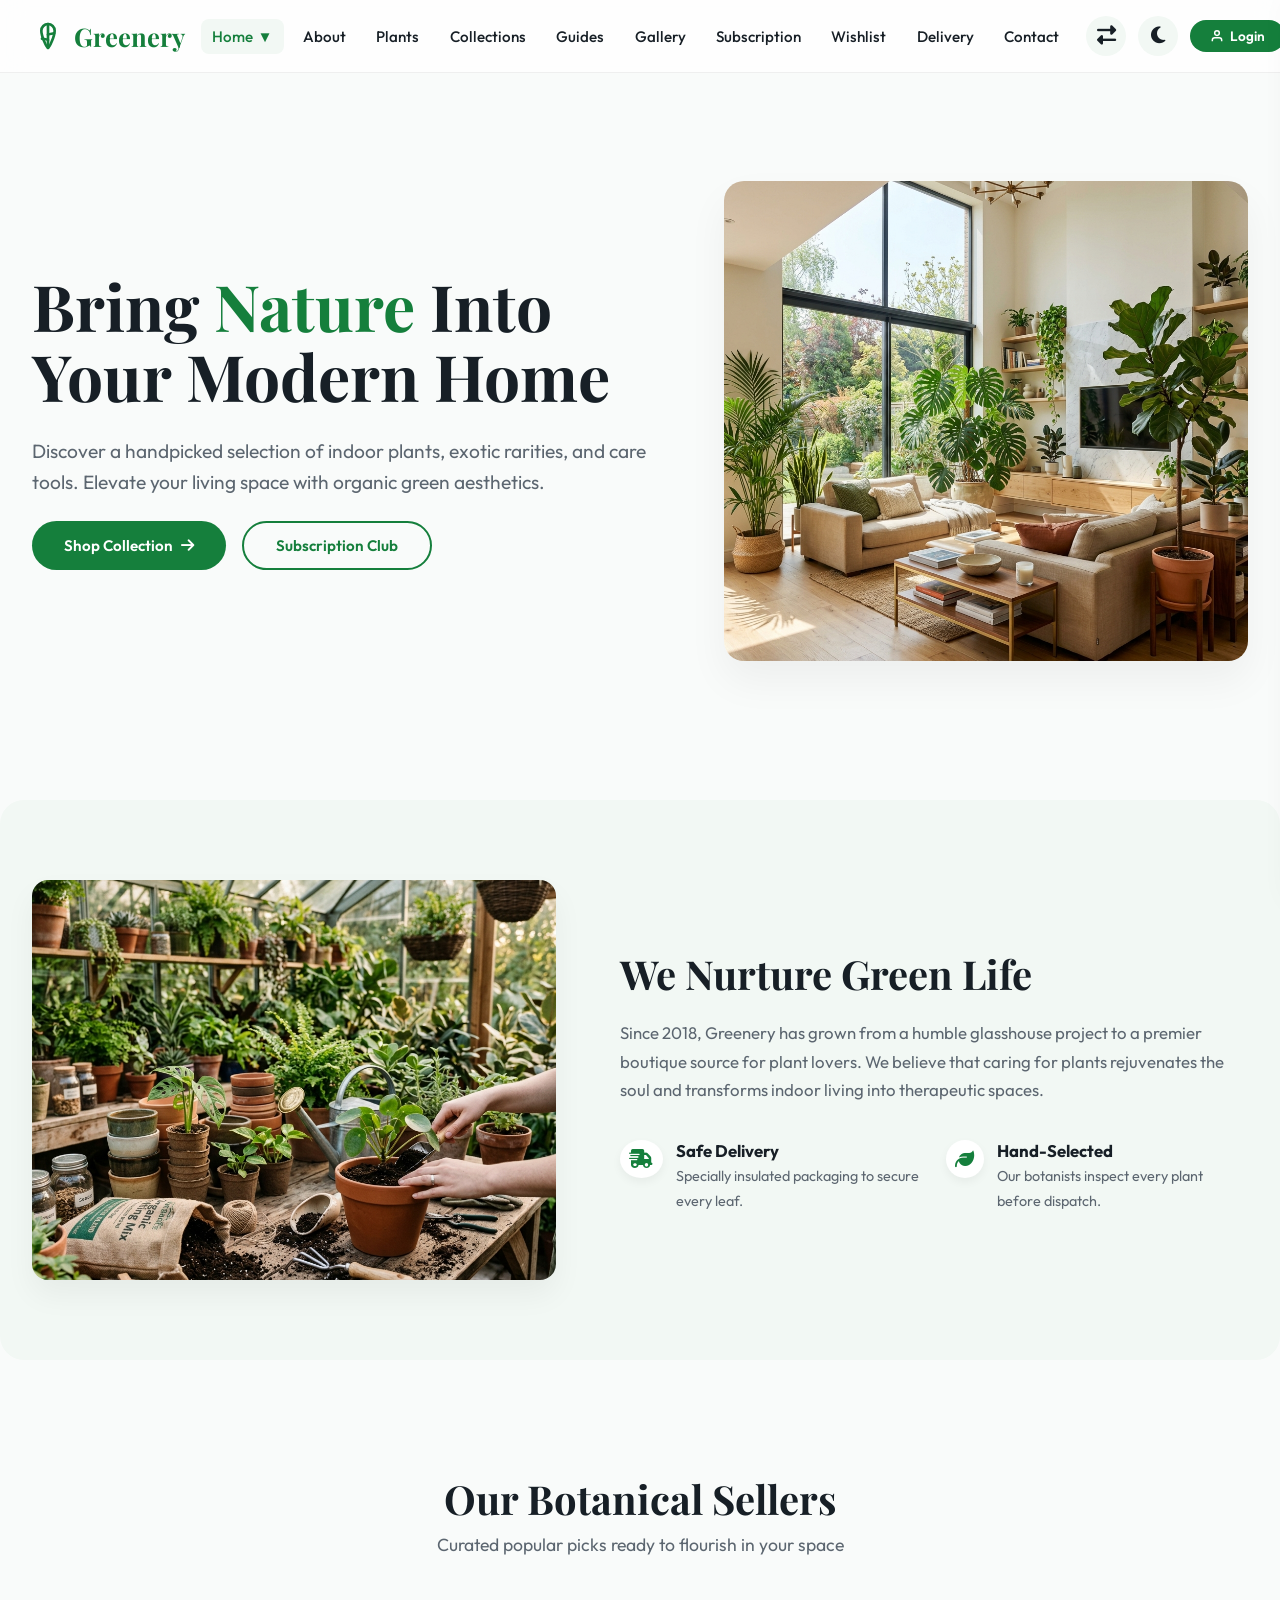
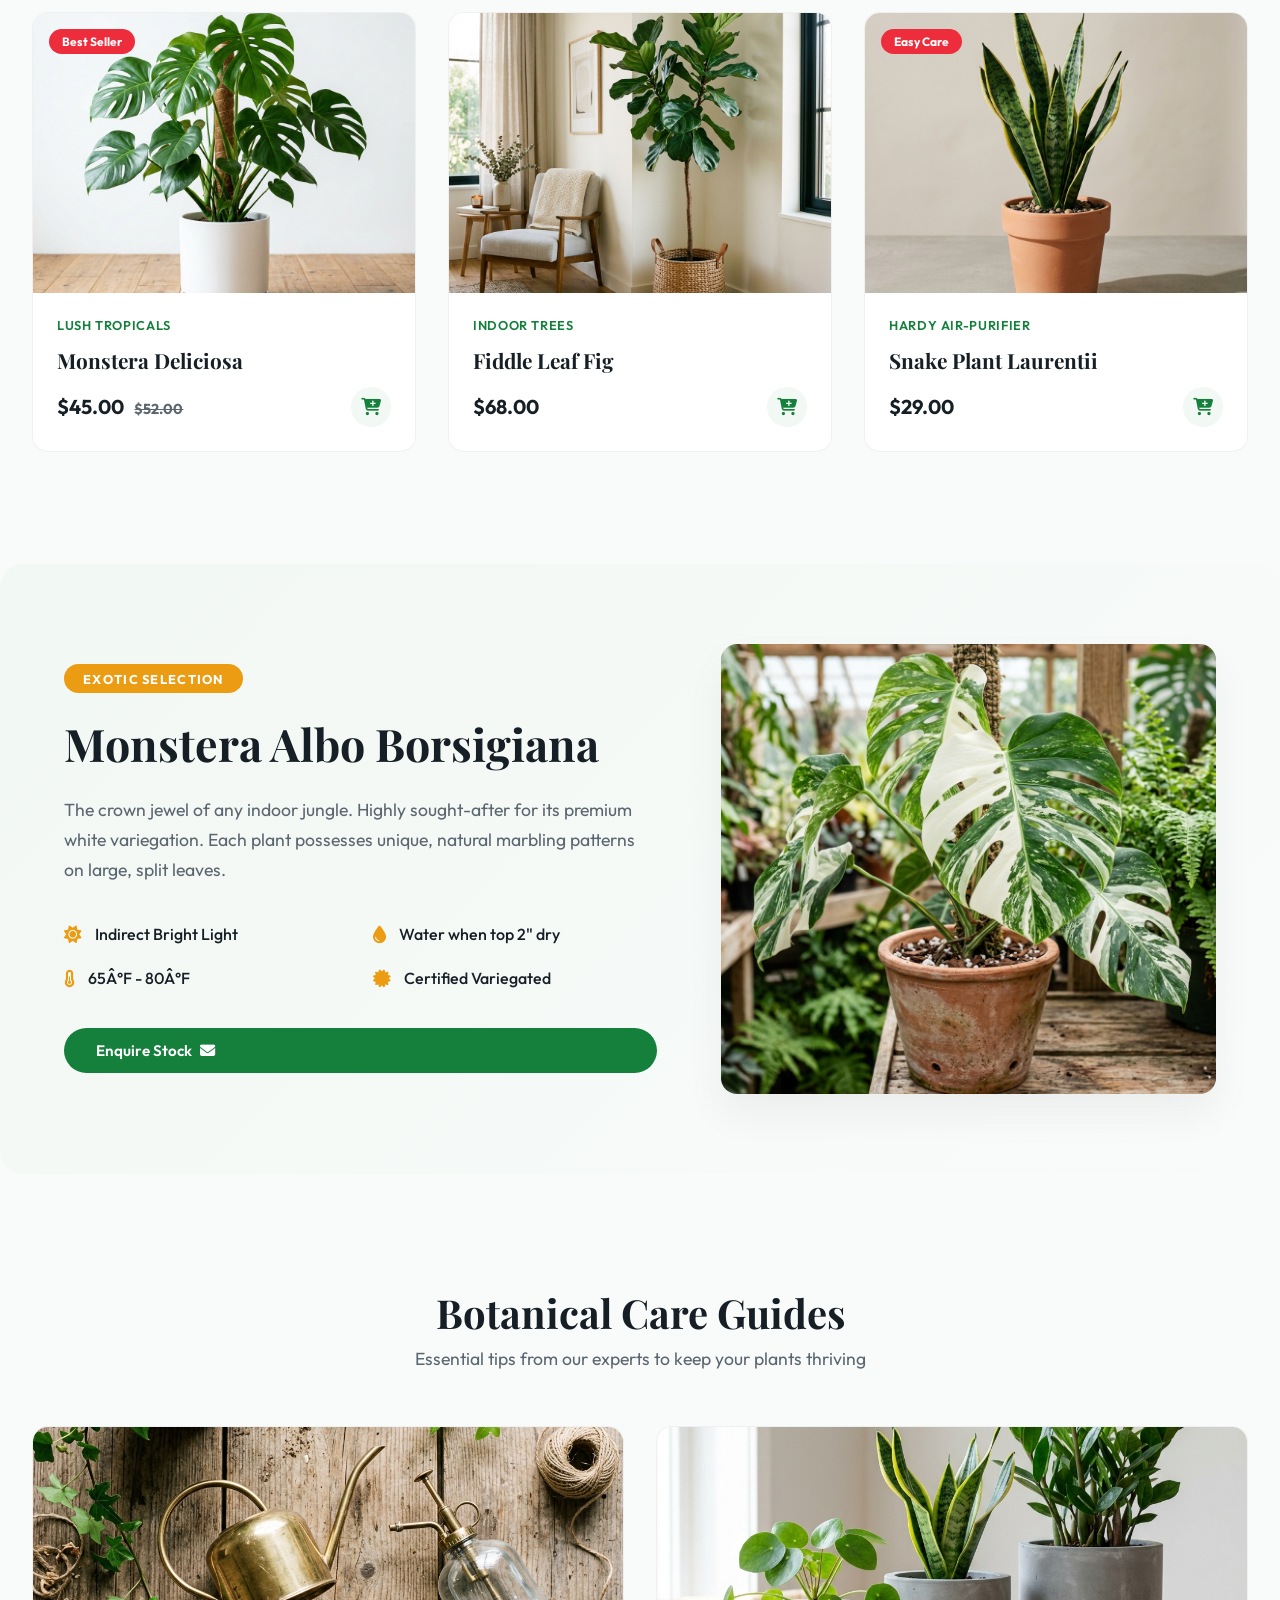
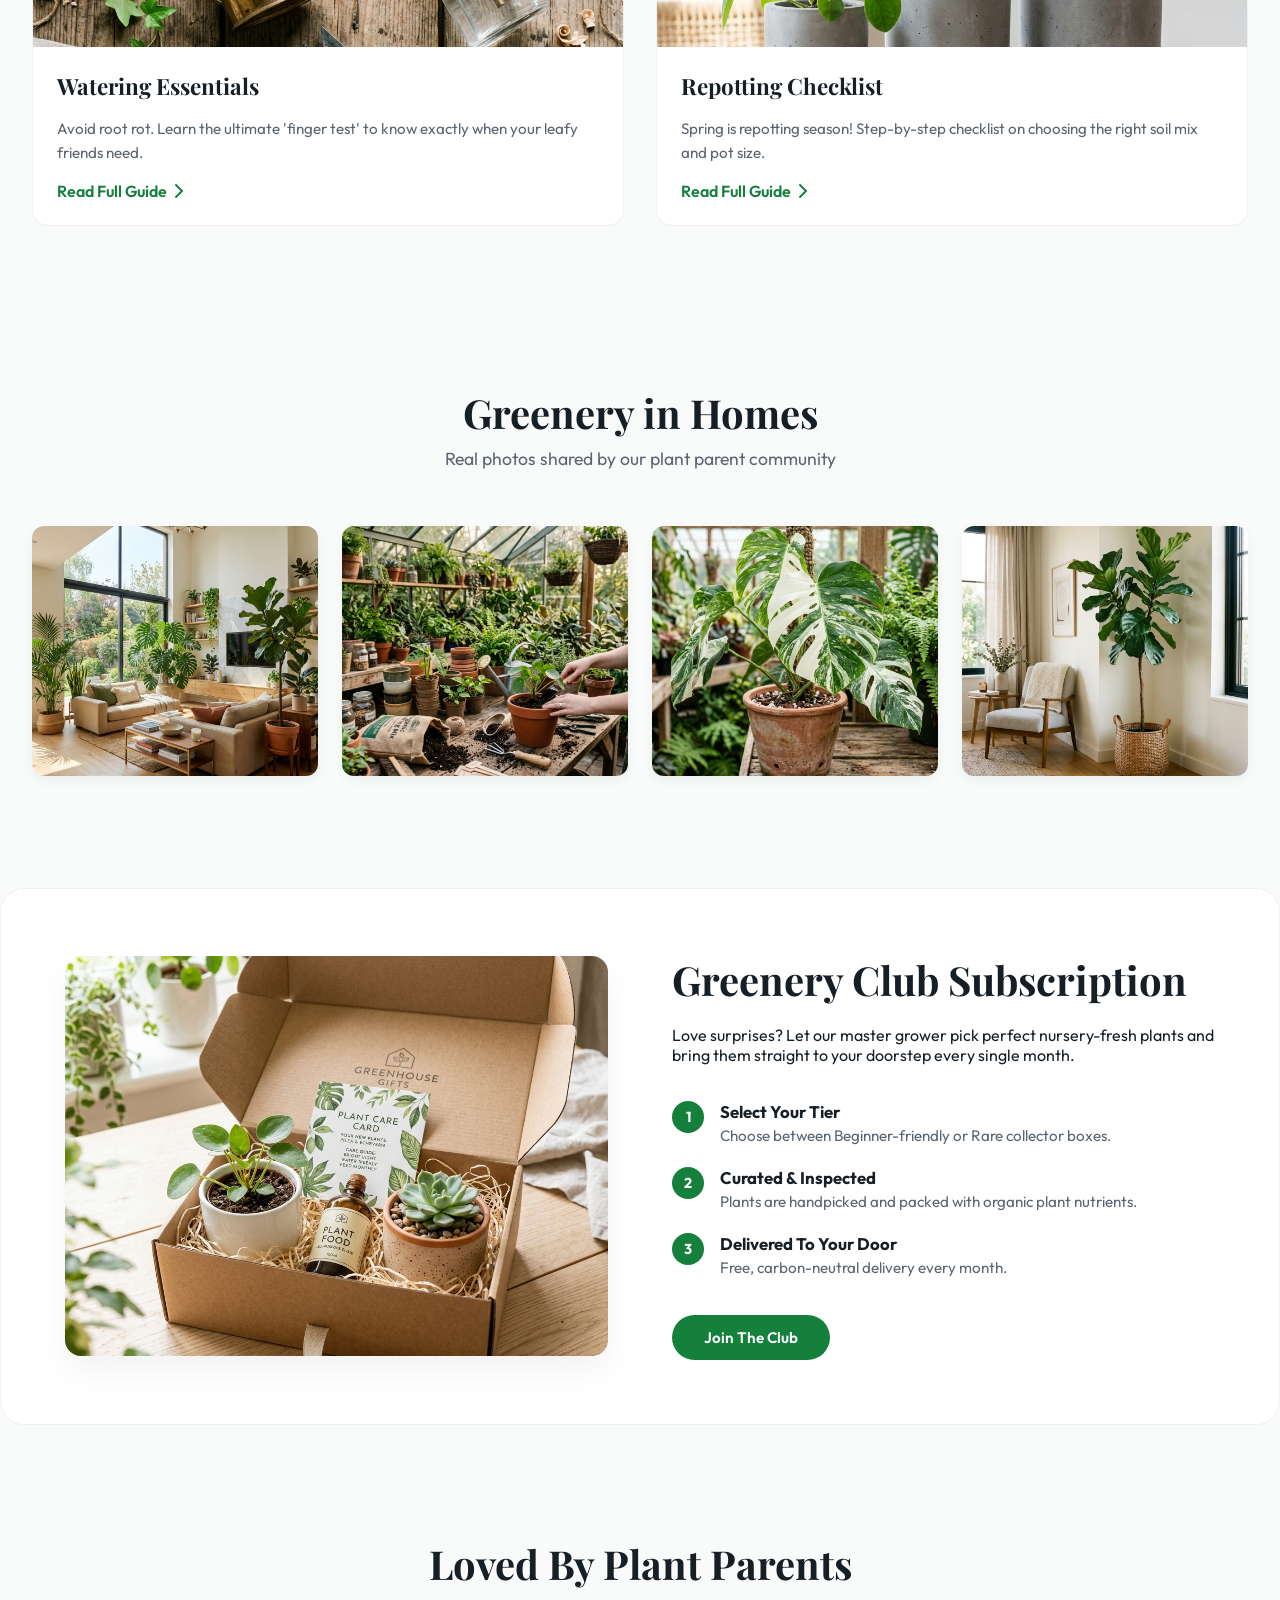
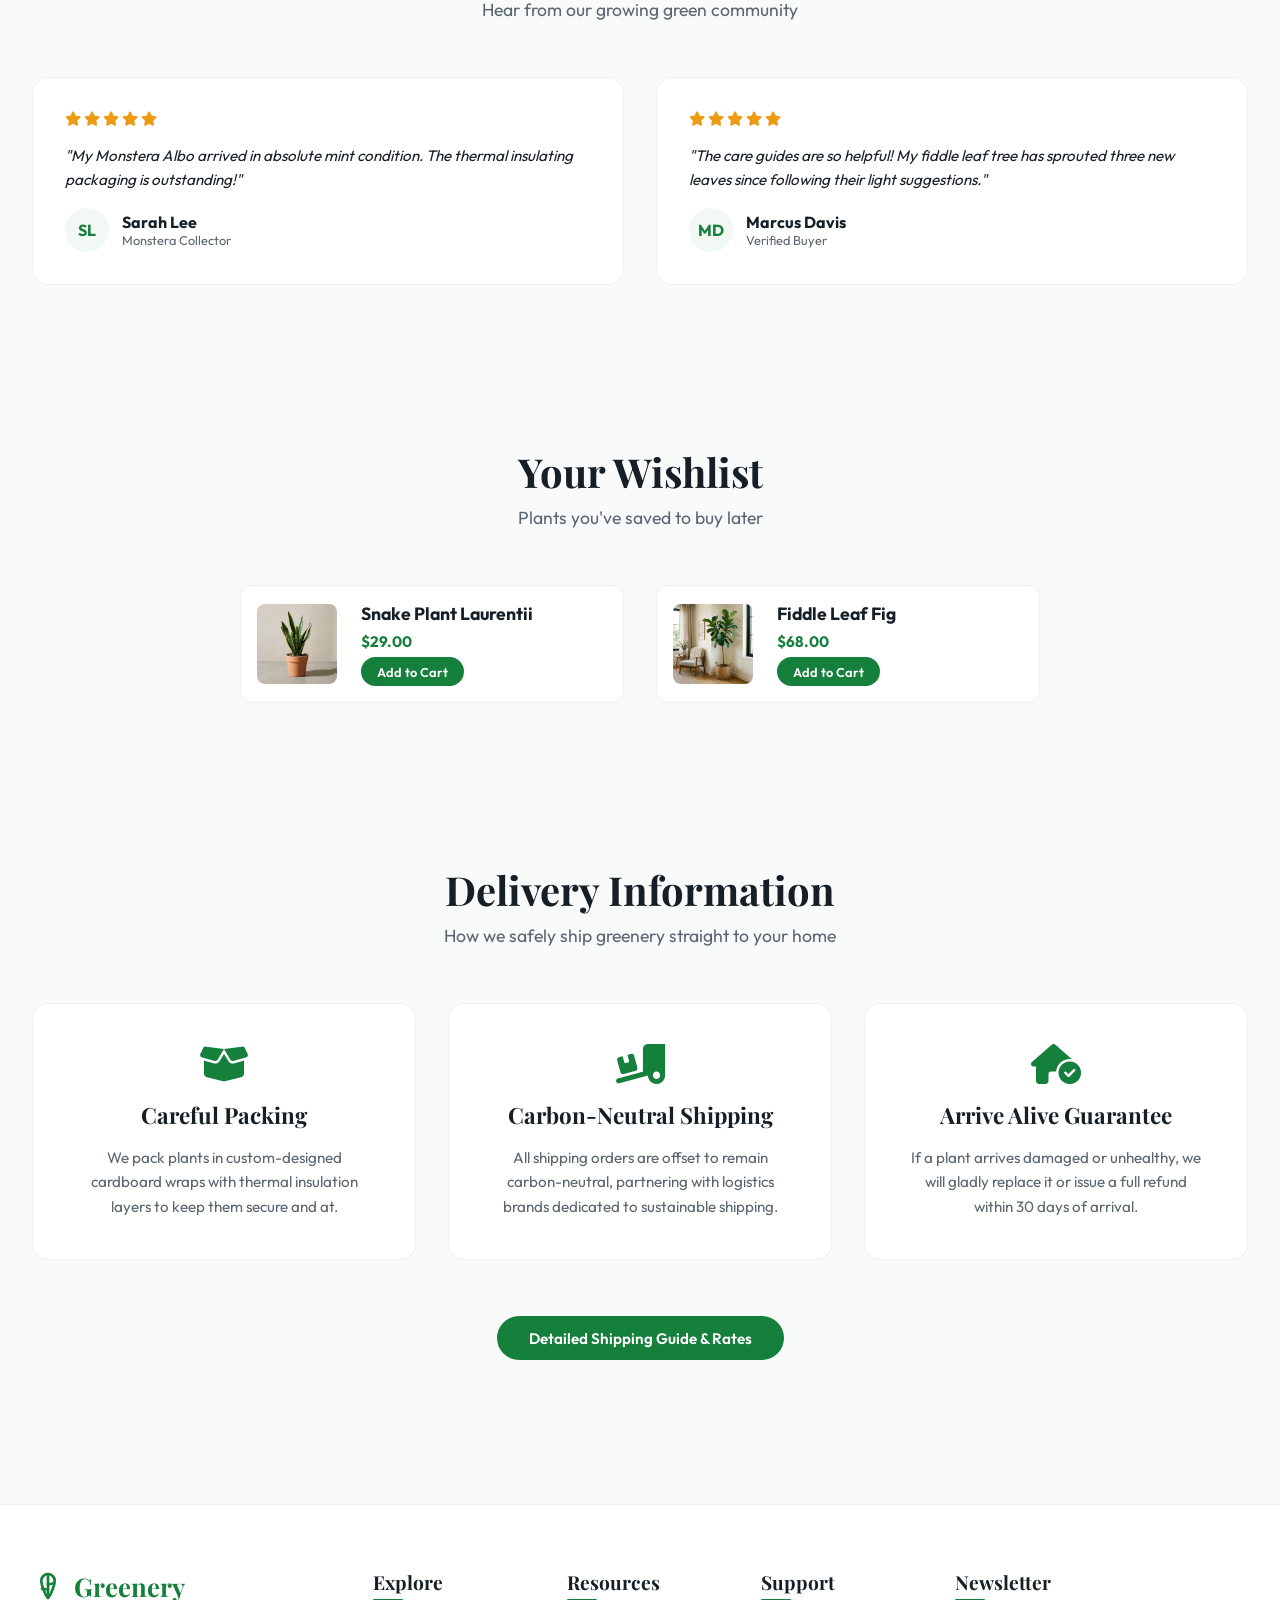
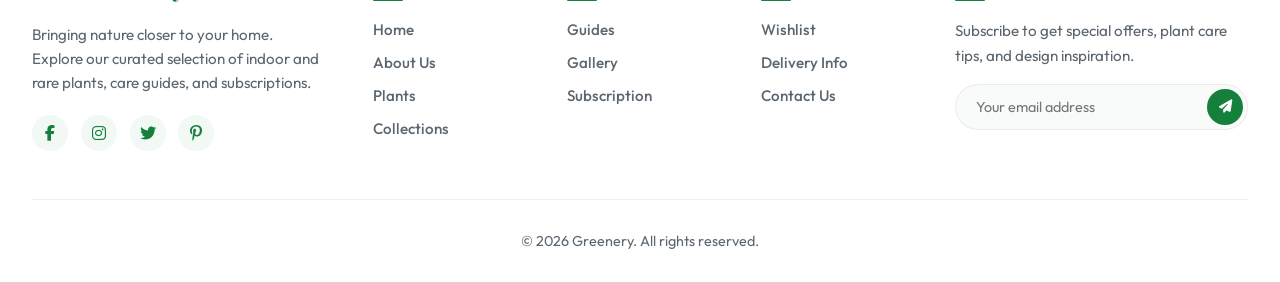
==== index.html @ f841996e "first commit" ====
﻿<!DOCTYPE html>
<html lang="en" data-theme="light" dir="ltr">
<head>
  <link rel="icon" type="image/svg+xml" href="favicon.svg">
  <meta charset="UTF-8">
  <meta name="viewport" content="width=device-width, initial-scale=1.0">
  <link rel="stylesheet" href="https://cdnjs.cloudflare.com/ajax/libs/font-awesome/6.4.0/css/all.min.css">
  <title>One-Line Sticky Navbar</title>
  <style>
    /* Google Fonts */
    @import url('https://fonts.googleapis.com/css2?family=Outfit:wght@300;400;500;600;700&family=Playfair+Display:ital,wght@0,400;0,600;0,700;1,400&display=swap');

    /* Color variables & Design System */
    :root {
      --primary: hsl(142, 72%, 29%);
      --primary-hover: hsl(142, 72%, 24%);
      --primary-light: hsl(142, 30%, 96%);
      --accent: hsl(38, 85%, 50%);
      --bg-color: hsl(140, 20%, 98%);
      --text-color: hsl(210, 24%, 12%);
      --text-muted: hsl(210, 10%, 40%);
      --navbar-bg: rgba(255, 255, 255, 0.75);
      --navbar-border: rgba(0, 0, 0, 0.06);
      --shadow-color: rgba(0, 0, 0, 0.05);
      --card-bg: hsl(0, 0%, 100%);
      --border-radius: 12px;
      --transition-speed: 0.3s;
      --font-sans: 'Outfit', sans-serif;
      --font-serif: 'Playfair Display', serif;
      --badge-bg: hsl(355, 84%, 55%);
    }

    /* Dark Mode Overrides */
    html[data-theme="dark"] {
      --primary: hsl(142, 60%, 45%);
      --primary-hover: hsl(142, 60%, 55%);
      --primary-light: hsl(142, 20%, 15%);
      --accent: hsl(38, 90%, 60%);
      --bg-color: hsl(220, 20%, 8%);
      --text-color: hsl(210, 20%, 98%);
      --text-muted: hsl(210, 10%, 70%);
      --navbar-bg: rgba(15, 23, 42, 0.75);
      --navbar-border: rgba(255, 255, 255, 0.08);
      --shadow-color: rgba(0, 0, 0, 0.3);
      --card-bg: hsl(220, 20%, 13%);
    }

    /* General resets */
    *, *::before, *::after {
      box-sizing: border-box;
      margin: 0;
      padding: 0;
    }

    body {
      font-family: var(--font-sans);
      background-color: var(--bg-color);
      color: var(--text-color);
      transition: background-color var(--transition-speed) ease, color var(--transition-speed) ease;
      overflow-x: clip;
      min-height: 150vh; /* Allow scroll to test sticky behavior */
    }

    a {
      color: inherit;
      text-decoration: none;
      transition: color var(--transition-speed) ease;
    }

    ul {
      list-style: none;
    }

    button {
      background: none;
      border: none;
      cursor: pointer;
      font-family: inherit;
      color: inherit;
      display: flex;
      align-items: center;
      justify-content: center;
    }

    /* App Header & Wrapper */
    .app-header {
      position: sticky;
      top: 0;
      z-index: 100;
      width: 100%;
      background: var(--navbar-bg);
      backdrop-filter: blur(12px);
      -webkit-backdrop-filter: blur(12px);
      border-bottom: 1px solid var(--navbar-border);
      transition: all var(--transition-speed) cubic-bezier(0.4, 0, 0.2, 1);
    }

    /* Scrolled state for Header */
    .app-header.scrolled {
      box-shadow: 0 10px 30px -10px var(--shadow-color);
      background: var(--navbar-bg);
      backdrop-filter: blur(20px);
      -webkit-backdrop-filter: blur(20px);
    }

    .app-header.scrolled .navbar {
      padding-block: 0.6rem;
    }

    /* Main Navigation Bar (Clean 3-Column Grid) */
    .navbar {
      display: grid;
      grid-template-columns: 1fr auto 1fr;
      align-items: center;
      padding-inline: 2rem;
      padding-block: 1rem;
      transition: padding var(--transition-speed) cubic-bezier(0.4, 0, 0.2, 1);
      max-width: 1440px;
      margin: 0 auto;
      gap: 1rem;
    }

    /* Logo Design - Left Column */
    .logo {
      display: flex;
      align-items: center;
      gap: 0.6rem;
      font-family: var(--font-serif);
      font-weight: 700;
      font-size: 1.6rem;
      color: var(--primary);
      justify-self: start;
    }

    .logo svg {
      width: 32px;
      height: 32px;
      fill: currentColor;
      transition: transform var(--transition-speed) ease;
    }

    .logo:hover svg {
      transform: rotate(-10deg) scale(1.1);
    }

    /* Nav Menu Desktop - Centered Column */
    .nav-menu {
      display: flex;
      align-items: center;
      justify-self: center;
    }

    .nav-menu > ul {
      display: flex;
      align-items: center;
      gap: 0.5rem;
    }

    .nav-item {
      position: relative;
    }

    .nav-link {
      font-weight: 500;
      font-size: 0.95rem;
      padding: 0.5rem 0.7rem;
      color: var(--text-color);
      border-radius: 8px;
      display: flex;
      align-items: center;
      gap: 0.3rem;
      transition: all var(--transition-speed) ease;
      white-space: nowrap;
    }

    .nav-link:hover {
      color: var(--primary);
      background: var(--primary-light);
    }

    /* Dropdown Menu styling (Home) */
    .dropdown-menu {
      position: absolute;
      top: 100%;
      left: 50%;
      transform: translateX(-50%) translateY(10px);
      background: var(--card-bg);
      min-width: 160px;
      box-shadow: 0 10px 30px var(--shadow-color);
      border: 1px solid var(--navbar-border);
      border-radius: var(--border-radius);
      opacity: 0;
      visibility: hidden;
      transition: all 0.25s cubic-bezier(0.4, 0, 0.2, 1);
      padding: 0.5rem;
      z-index: 101;
    }

    .nav-item:hover .dropdown-menu {
      opacity: 1;
      visibility: visible;
      transform: translateX(-50%) translateY(0);
    }

    .dropdown-link {
      display: block;
      padding: 0.6rem 1rem;
      font-weight: 500;
      font-size: 0.9rem;
      border-radius: 8px;
      transition: all var(--transition-speed) ease;
      white-space: nowrap;
    }

    .dropdown-link:hover {
      background: var(--primary-light);
      color: var(--primary);
      padding-inline-start: 1.25rem;
    }

    /* Wishlist Badge */
    .wishlist-link {
      display: flex;
      align-items: center;
      gap: 0.4rem;
    }

    .badge {
      background: var(--badge-bg);
      color: white;
      font-size: 0.7rem;
      font-weight: 700;
      padding: 0.15rem 0.45rem;
      border-radius: 10px;
      display: inline-flex;
      align-items: center;
      justify-content: center;
    }

    /* Utilities - Right Column */
    .nav-utilities {
      display: flex;
      align-items: center;
      gap: 0.75rem;
      justify-self: end;
    }

    /* Clean circular icon buttons */
    .icon-btn {
      width: 40px;
      height: 40px;
      border-radius: 50%;
      background: var(--primary-light);
      color: var(--text-color);
      font-size: 1.2rem;
      transition: all var(--transition-speed) cubic-bezier(0.4, 0, 0.2, 1);
      position: relative;
    }

    .icon-btn:hover {
      transform: scale(1.08) translateY(-1px);
      box-shadow: 0 4px 12px var(--shadow-color);
      background: var(--primary);
      color: white;
    }

    .icon-btn svg {
      width: 20px;
      height: 20px;
      fill: none;
      stroke: currentColor;
      stroke-width: 2;
      stroke-linecap: round;
      stroke-linejoin: round;
      transition: transform var(--transition-speed) ease;
    }

    .icon-btn i {
      transition: transform var(--transition-speed) ease;
    }

    .icon-btn:hover svg,
    .icon-btn:hover i {
      transform: rotate(15deg);
    }

    /* Active state indicator styles */
    .icon-btn.active {
      background: var(--primary);
      color: white;
    }

    /* Login pill-shaped button */
    .login-btn {
      background: var(--primary);
      color: white;
      border-radius: 20px;
      padding: 0.45rem 1.25rem;
      font-weight: 600;
      font-size: 0.85rem;
      transition: all var(--transition-speed) ease;
      display: flex;
      align-items: center;
      gap: 0.35rem;
      white-space: nowrap;
    }

    .login-btn:hover {
      background: var(--primary-hover);
      transform: translateY(-1px);
      box-shadow: 0 4px 12px rgba(0, 0, 0, 0.15);
    }

    .login-btn svg {
      width: 14px;
      height: 14px;
      fill: none;
      stroke: currentColor;
      stroke-width: 2.5;
    }

    html[data-theme="dark"] .login-btn:hover {
      box-shadow: 0 4px 12px rgba(142, 60, 45, 0.3);
    }

    /* Hamburger Toggle */
    .hamburger-toggle {
      display: none;
      font-size: 1.6rem;
      color: var(--text-color);
      z-index: 105;
      padding: 0.2rem;
    }

    /* Side Drawer (Mobile Nav) */
    .mobile-drawer {
      position: fixed;
      top: 0;
      right: -320px;
      width: 300px;
      height: 100vh;
      background: var(--card-bg);
      box-shadow: -10px 0 30px var(--shadow-color);
      z-index: 1000;
      display: flex;
      flex-direction: column;
      padding: 2rem;
      transition: right 0.3s cubic-bezier(0.4, 0, 0.2, 1);
      overflow-y: auto;
    }

    .mobile-drawer.open {
      right: 0;
    }

    .drawer-header {
      display: flex;
      justify-content: space-between;
      align-items: center;
      margin-bottom: 2rem;
      padding-bottom: 1rem;
      border-bottom: 1px solid var(--navbar-border);
    }

    .drawer-close {
      font-size: 1.5rem;
      color: var(--text-muted);
    }

    .mobile-nav-list {
      display: flex;
      flex-direction: column;
      gap: 1rem;
    }

    .mobile-nav-item {
      width: 100%;
    }

    .mobile-nav-link {
      display: flex;
      justify-content: space-between;
      align-items: center;
      padding: 0.8rem 1rem;
      font-weight: 500;
      border-radius: 8px;
      transition: background-color var(--transition-speed) ease;
    }

    .mobile-nav-link:hover {
      background: var(--primary-light);
      color: var(--primary);
    }

    .mobile-dropdown-btn {
      background: none;
      border: none;
      font-size: 0.75rem;
      transition: transform var(--transition-speed) ease;
    }

    .mobile-dropdown-btn.active {
      transform: rotate(180deg);
    }

    .mobile-dropdown-menu {
      max-height: 0;
      overflow: hidden;
      padding-inline-start: 1rem;
      transition: max-height 0.3s ease-out;
      display: flex;
      flex-direction: column;
      gap: 0.5rem;
      margin-top: 0.25rem;
    }

    .mobile-dropdown-menu.open {
      max-height: 200px;
    }

    /* Mobile Utilities inside drawer */
    .drawer-utilities {
      margin-top: auto;
      padding-top: 2rem;
      border-top: 1px solid var(--navbar-border);
      display: flex;
      flex-direction: column;
      gap: 1rem;
      align-items: center;
    }

    .drawer-utilities .mobile-toggles {
      display: flex;
      gap: 1rem;
    }

    .drawer-utilities .login-btn {
      width: 100%;
      justify-content: center;
    }

    /* Overlay for Mobile Drawer */
    .drawer-overlay {
      position: fixed;
      inset: 0;
      background: rgba(0, 0, 0, 0.4);
      backdrop-filter: blur(4px);
      opacity: 0;
      visibility: hidden;
      z-index: 999;
      transition: all var(--transition-speed) ease;
    }

    .drawer-overlay.active {
      opacity: 1;
      visibility: visible;
    }

    /* --- RTL LAYOUT SYSTEM --- */
    html[dir="rtl"] .dropdown-menu {
      left: 50%;
      transform: translateX(-50%) translateY(10px);
    }

    html[dir="rtl"] .mobile-drawer {
      right: auto;
      left: -320px;
      box-shadow: 10px 0 30px var(--shadow-color);
    }

    html[dir="rtl"] .mobile-drawer.open {
      left: 0;
      right: auto;
    }

    html[dir="rtl"] .dropdown-link:hover {
      padding-inline-start: 1rem;
      padding-inline-end: 1.25rem;
    }

    html[dir="rtl"] .arrow-icon {
      transform: scaleX(-1);
    }

    /* Responsive Breakpoint for Mobile layout */
    @media (max-width: 1200px) {
      .navbar {
        display: flex;
        justify-content: space-between;
        padding-inline: 1.5rem;
      }
      .nav-menu {
        display: none;
      }
      .nav-utilities .icon-btn,
      .nav-utilities .login-btn {
        display: none;
      }
      .hamburger-toggle {
        display: flex;
      }
    }

    /* Common Section Styles */
    section {
      padding: 5rem 2rem;
      max-width: 1440px;
      margin: 0 auto;
      transition: background-color var(--transition-speed) ease;
    }

    .section-header {
      text-align: center;
      margin-bottom: 3.5rem;
    }

    .section-header h2 {
      font-family: var(--font-serif);
      font-size: 2.5rem;
      color: var(--text-color);
      margin-bottom: 0.5rem;
    }

    .section-header p {
      color: var(--text-muted);
      font-size: 1.1rem;
    }

    /* 1. Hero Section */
    .hero-section {
      display: grid;
      grid-template-columns: 1.2fr 1fr;
      align-items: center;
      gap: 4rem;
      min-height: calc(85vh - 70px);
      padding-block: 2rem;
    }

    .hero-content {
      display: flex;
      flex-direction: column;
      gap: 1.5rem;
    }

    .hero-content h1 {
      font-family: var(--font-serif);
      font-size: 4rem;
      line-height: 1.1;
      color: var(--text-color);
    }

    .hero-content h1 span {
      color: var(--primary);
    }

    .hero-content p {
      font-size: 1.2rem;
      color: var(--text-muted);
      line-height: 1.6;
    }

    .hero-buttons {
      display: flex;
      gap: 1rem;
    }

    .btn {
      padding: 0.8rem 2rem;
      font-weight: 600;
      border-radius: 30px;
      transition: all var(--transition-speed) ease;
      font-size: 0.95rem;
      display: inline-flex;
      align-items: center;
      gap: 0.5rem;
    }

    .btn-primary {
      background: var(--primary);
      color: white;
    }

    .btn-primary:hover {
      background: var(--primary-hover);
      transform: translateY(-2px);
      box-shadow: 0 4px 15px rgba(20, 83, 45, 0.2);
    }

    .btn-secondary {
      background: transparent;
      color: var(--primary);
      border: 2px solid var(--primary);
    }

    .btn-secondary:hover {
      background: var(--primary);
      color: white;
      transform: translateY(-2px);
      box-shadow: 0 4px 15px rgba(20, 83, 45, 0.2);
    }

    .hero-image-wrapper {
      position: relative;
      border-radius: 20px;
      overflow: hidden;
      box-shadow: 0 20px 40px var(--shadow-color);
      height: 480px;
    }

    .hero-image-wrapper img {
      width: 100%;
      height: 100%;
      object-fit: cover;
      transition: transform 0.6s ease;
    }

    .hero-image-wrapper:hover img {
      transform: scale(1.03);
    }

    /* 2. About Us Section */
    .about-section {
      display: grid;
      grid-template-columns: 1fr 1.2fr;
      align-items: center;
      gap: 4rem;
      background: var(--primary-light);
      border-radius: 24px;
      padding: 4rem;
      margin-block: 2rem;
    }

    .about-image-wrapper {
      border-radius: 16px;
      overflow: hidden;
      height: 400px;
      box-shadow: 0 15px 30px var(--shadow-color);
    }

    .about-image-wrapper img {
      width: 100%;
      height: 100%;
      object-fit: cover;
    }

    .about-content {
      display: flex;
      flex-direction: column;
      gap: 1.2rem;
    }

    .about-content h2 {
      font-family: var(--font-serif);
      font-size: 2.5rem;
      color: var(--text-color);
    }

    .about-content p {
      font-size: 1.05rem;
      line-height: 1.7;
      color: var(--text-muted);
    }

    .about-features {
      display: grid;
      grid-template-columns: 1fr 1fr;
      gap: 1.5rem;
      margin-top: 1rem;
    }

    .about-feature-item {
      display: flex;
      align-items: flex-start;
      gap: 0.8rem;
    }

    .about-feature-item i {
      font-size: 1.2rem;
      color: var(--primary);
      background: var(--card-bg);
      padding: 0.6rem;
      border-radius: 50%;
      box-shadow: 0 4px 10px var(--shadow-color);
    }

    .about-feature-item div h4 {
      font-size: 1.05rem;
      color: var(--text-color);
      margin-bottom: 0.2rem;
    }

    .about-feature-item div p {
      font-size: 0.9rem;
    }

    /* 3. Featured Plants Catalog */
    .product-grid {
      display: grid;
      grid-template-columns: repeat(auto-fit, minmax(300px, 1fr));
      gap: 2rem;
    }

    .product-card {
      background: var(--card-bg);
      border-radius: 16px;
      border: 1px solid var(--navbar-border);
      overflow: hidden;
      transition: all var(--transition-speed) ease;
      display: flex;
      flex-direction: column;
      position: relative;
    }

    .product-card:hover {
      transform: translateY(-8px);
      box-shadow: 0 15px 30px var(--shadow-color);
      border-color: var(--primary);
    }

    .product-badge {
      position: absolute;
      top: 1rem;
      left: 1rem;
      background: var(--badge-bg);
      color: white;
      font-size: 0.75rem;
      font-weight: 700;
      padding: 0.3rem 0.8rem;
      border-radius: 20px;
      z-index: 2;
    }

    .product-image-wrapper {
      height: 280px;
      overflow: hidden;
      position: relative;
    }

    .product-image-wrapper img {
      width: 100%;
      height: 100%;
      object-fit: cover;
      transition: transform 0.5s ease;
    }

    .product-card:hover .product-image-wrapper img {
      transform: scale(1.05);
    }

    .product-info {
      padding: 1.5rem;
      display: flex;
      flex-direction: column;
      gap: 0.8rem;
      flex: 1;
    }

    .product-category {
      font-size: 0.8rem;
      font-weight: 600;
      text-transform: uppercase;
      letter-spacing: 0.05em;
      color: var(--primary);
    }

    .product-title {
      font-family: var(--font-serif);
      font-size: 1.3rem;
      color: var(--text-color);
    }

    .product-meta {
      display: flex;
      justify-content: space-between;
      align-items: center;
      margin-top: auto;
    }

    .product-price {
      font-size: 1.25rem;
      font-weight: 700;
      color: var(--text-color);
    }

    .product-price span {
      font-size: 0.9rem;
      text-decoration: line-through;
      color: var(--text-muted);
      margin-inline-start: 0.4rem;
    }

    .add-to-cart-btn {
      width: 40px;
      height: 40px;
      border-radius: 50%;
      background: var(--primary-light);
      color: var(--primary);
      font-size: 1.1rem;
      transition: all var(--transition-speed) ease;
    }

    .product-card:hover .add-to-cart-btn {
      background: var(--primary);
      color: white;
    }

    .add-to-cart-btn:hover {
      transform: scale(1.1);
    }

    /* 4. Rare Collections Section */
    .rare-section {
      background: linear-gradient(135deg, var(--primary-light) 0%, var(--bg-color) 100%);
      border-radius: 24px;
      padding: 5rem 4rem;
      display: grid;
      grid-template-columns: 1.2fr 1fr;
      align-items: center;
      gap: 4rem;
      margin-block: 2rem;
    }

    .rare-content {
      display: flex;
      flex-direction: column;
      gap: 1.5rem;
    }

    .rare-badge {
      align-self: flex-start;
      background: var(--accent);
      color: white;
      font-size: 0.8rem;
      font-weight: 700;
      padding: 0.4rem 1.2rem;
      border-radius: 30px;
      text-transform: uppercase;
      letter-spacing: 0.1em;
    }

    .rare-content h2 {
      font-family: var(--font-serif);
      font-size: 2.8rem;
      color: var(--text-color);
      line-height: 1.2;
    }

    .rare-content p {
      font-size: 1.1rem;
      line-height: 1.7;
      color: var(--text-muted);
    }

    .rare-specs {
      display: grid;
      grid-template-columns: 1fr 1fr;
      gap: 1.5rem;
      margin-block: 1rem;
    }

    .rare-spec-item {
      display: flex;
      align-items: center;
      gap: 0.8rem;
      font-size: 1rem;
      color: var(--text-color);
      font-weight: 500;
    }

    .rare-spec-item i {
      color: var(--accent);
      font-size: 1.1rem;
    }

    .rare-image-wrapper {
      height: 450px;
      border-radius: 16px;
      overflow: hidden;
      box-shadow: 0 20px 40px var(--shadow-color);
    }

    .rare-image-wrapper img {
      width: 100%;
      height: 100%;
      object-fit: cover;
    }

    /* 5. Care Guides Section */
    .guides-grid {
      display: grid;
      grid-template-columns: repeat(auto-fit, minmax(320px, 1fr));
      gap: 2rem;
    }

    .guide-card {
      background: var(--card-bg);
      border-radius: 16px;
      border: 1px solid var(--navbar-border);
      overflow: hidden;
      display: flex;
      flex-direction: column;
      transition: all var(--transition-speed) ease;
    }

    .guide-card:hover {
      transform: translateY(-5px);
      box-shadow: 0 12px 25px var(--shadow-color);
      border-color: var(--primary);
    }

    .guide-image-wrapper {
      height: 220px;
      overflow: hidden;
    }

    .guide-image-wrapper img {
      width: 100%;
      height: 100%;
      object-fit: cover;
      transition: transform var(--transition-speed) ease;
    }

    .guide-card:hover .guide-image-wrapper img {
      transform: scale(1.04);
    }

    .guide-info {
      padding: 1.5rem;
      display: flex;
      flex-direction: column;
      gap: 1rem;
    }

    .guide-info h3 {
      font-family: var(--font-serif);
      font-size: 1.4rem;
      color: var(--text-color);
    }

    .guide-info p {
      font-size: 0.95rem;
      color: var(--text-muted);
      line-height: 1.6;
    }

    .guide-link {
      font-weight: 600;
      color: var(--primary);
      display: inline-flex;
      align-items: center;
      gap: 0.4rem;
      margin-top: auto;
      align-self: flex-start;
      transition: color var(--transition-speed) ease;
    }

    .guide-link:hover {
      color: var(--primary-hover);
    }

    /* 6. Subscription Club Section */
    .club-section {
      background: var(--card-bg);
      border: 1px solid var(--navbar-border);
      border-radius: 24px;
      padding: 4rem;
      display: grid;
      grid-template-columns: 1fr 1fr;
      align-items: center;
      gap: 4rem;
      margin-block: 2rem;
    }

    .club-image-wrapper {
      height: 400px;
      border-radius: 16px;
      overflow: hidden;
      box-shadow: 0 15px 30px var(--shadow-color);
    }

    .club-image-wrapper img {
      width: 100%;
      height: 100%;
      object-fit: cover;
    }

    .club-content {
      display: flex;
      flex-direction: column;
      gap: 1.2rem;
    }

    .club-content h2 {
      font-family: var(--font-serif);
      font-size: 2.5rem;
      color: var(--text-color);
    }

    .club-steps {
      display: flex;
      flex-direction: column;
      gap: 1.2rem;
      margin-block: 1rem;
    }

    .club-step-item {
      display: flex;
      gap: 1rem;
      align-items: flex-start;
    }

    .club-step-num {
      width: 32px;
      height: 32px;
      border-radius: 50%;
      background: var(--primary);
      color: white;
      display: flex;
      align-items: center;
      justify-content: center;
      font-weight: 700;
      font-size: 0.9rem;
      flex-shrink: 0;
    }

    .club-step-details h4 {
      font-size: 1.05rem;
      color: var(--text-color);
      margin-bottom: 0.2rem;
    }

    .club-step-details p {
      font-size: 0.95rem;
      color: var(--text-muted);
      line-height: 1.5;
    }

    /* 7. Testimonials Section */
    .testimonials-grid {
      display: grid;
      grid-template-columns: repeat(auto-fit, minmax(300px, 1fr));
      gap: 2rem;
    }

    .testimonial-card {
      background: var(--card-bg);
      border: 1px solid var(--navbar-border);
      border-radius: 16px;
      padding: 2rem;
      display: flex;
      flex-direction: column;
      gap: 1rem;
      transition: all var(--transition-speed) ease;
    }

    .testimonial-card:hover {
      border-color: var(--primary);
      box-shadow: 0 10px 20px var(--shadow-color);
    }

    .stars {
      color: var(--accent);
      font-size: 0.9rem;
    }

    .testimonial-text {
      font-style: italic;
      color: var(--text-color);
      font-size: 0.95rem;
      line-height: 1.6;
    }

    .user-profile {
      display: flex;
      align-items: center;
      gap: 0.8rem;
      margin-top: auto;
    }

    .user-avatar {
      width: 44px;
      height: 44px;
      border-radius: 50%;
      background: var(--primary-light);
      color: var(--primary);
      display: flex;
      align-items: center;
      justify-content: center;
      font-weight: 700;
      font-size: 1rem;
    }

    .user-info h4 {
      font-size: 1rem;
      color: var(--text-color);
    }

    .user-info p {
      font-size: 0.8rem;
      color: var(--text-muted);
    }

    /* 8. Contact & Visit Section */
    .contact-wrapper {
      display: grid;
      grid-template-columns: 1fr 1fr;
      gap: 4rem;
      background: var(--card-bg);
      border: 1px solid var(--navbar-border);
      border-radius: 24px;
      overflow: hidden;
    }

    .contact-form-side {
      padding: 4rem;
      display: flex;
      flex-direction: column;
      gap: 2rem;
    }

    .contact-form-side h3 {
      font-family: var(--font-serif);
      font-size: 1.8rem;
      color: var(--text-color);
    }

    .contact-form {
      display: flex;
      flex-direction: column;
      gap: 1.2rem;
    }

    .form-group {
      display: flex;
      flex-direction: column;
      gap: 0.4rem;
    }

    .form-group label {
      font-size: 0.9rem;
      font-weight: 600;
      color: var(--text-color);
    }

    .form-group input,
    .form-group textarea {
      padding: 0.75rem 1rem;
      border-radius: 8px;
      border: 1px solid var(--navbar-border);
      background: var(--bg-color);
      color: var(--text-color);
      font-family: inherit;
      font-size: 0.95rem;
      outline: none;
      transition: border-color var(--transition-speed) ease;
    }

    .form-group input:focus,
    .form-group textarea:focus {
      border-color: var(--primary);
    }

    .contact-image-side {
      position: relative;
      height: 100%;
      min-height: 480px;
    }

    .contact-image-side img {
      width: 100%;
      height: 100%;
      object-fit: cover;
    }

    .store-overlay {
      position: absolute;
      bottom: 2rem;
      left: 2rem;
      right: 2rem;
      background: rgba(255, 255, 255, 0.85);
      backdrop-filter: blur(10px);
      -webkit-backdrop-filter: blur(10px);
      padding: 2rem;
      border-radius: 12px;
      border: 1px solid rgba(255, 255, 255, 0.3);
      color: hsl(210, 24%, 12%);
    }

    html[data-theme="dark"] .store-overlay {
      background: rgba(15, 23, 42, 0.85);
      color: hsl(210, 20%, 98%);
      border-color: rgba(255, 255, 255, 0.08);
    }

    .store-overlay h4 {
      font-family: var(--font-serif);
      font-size: 1.25rem;
      margin-bottom: 0.5rem;
    }

    .store-overlay p {
      font-size: 0.9rem;
      line-height: 1.5;
      margin-bottom: 0.4rem;
    }

    /* Responsive Grid Layout Rules */
    @media (max-width: 992px) {
      section {
        padding: 4rem 1.5rem;
      }
      .hero-section,
      .about-section,
      .rare-section,
      .club-section,
      .contact-wrapper {
        grid-template-columns: 1fr;
        gap: 2rem;
      }
      .about-section,
      .rare-section,
      .club-section,
      .contact-form-side {
        padding: 2rem;
      }
      .hero-content h1 {
        font-size: 3rem;
      }
      .hero-image-wrapper,
      .rare-image-wrapper {
        height: 360px;
      }
    }

    /* RTL specific offsets and overrides */
    html[dir="rtl"] .product-badge {
      left: auto;
      right: 1rem;
    }

    html[dir="rtl"] .about-feature-item {
      text-align: right;
    }

    html[dir="rtl"] .rare-spec-item {
      flex-direction: row-reverse;
      justify-content: flex-end;
    }

    /* Footer Styling */
    .app-footer {
      background-color: var(--card-bg);
      border-top: 1px solid var(--navbar-border);
      padding: 4rem 2rem 2rem;
      margin-top: 4rem;
      transition: background-color var(--transition-speed) ease, border-color var(--transition-speed) ease;
    }

    .footer-container {
      max-width: 1440px;
      margin: 0 auto;
      display: grid;
      grid-template-columns: 2fr 1fr 1fr 1fr 2fr;
      gap: 3rem;
      margin-bottom: 3rem;
    }

    .footer-info {
      display: flex;
      flex-direction: column;
      gap: 1.2rem;
    }

    .footer-description {
      font-size: 0.95rem;
      line-height: 1.6;
      color: var(--text-muted);
      max-width: 320px;
    }

    .social-links {
      display: flex;
      gap: 0.8rem;
    }

    .social-icon {
      width: 36px;
      height: 36px;
      border-radius: 50%;
      background: var(--primary-light);
      color: var(--primary);
      display: flex;
      align-items: center;
      justify-content: center;
      transition: all var(--transition-speed) ease;
      font-size: 1rem;
    }

    .social-icon:hover {
      background: var(--primary);
      color: white;
      transform: translateY(-2px);
    }

    .footer-menu-col h3 {
      font-family: var(--font-serif);
      font-size: 1.2rem;
      color: var(--text-color);
      margin-bottom: 1.5rem;
      position: relative;
    }

    .footer-menu-col h3::after {
      content: '';
      position: absolute;
      bottom: -6px;
      left: 0;
      width: 30px;
      height: 2px;
      background-color: var(--primary);
      border-radius: 2px;
    }

    html[dir="rtl"] .footer-menu-col h3::after {
      left: auto;
      right: 0;
    }

    .footer-menu-col ul {
      display: flex;
      flex-direction: column;
      gap: 0.8rem;
    }

    .footer-link {
      font-size: 0.95rem;
      font-weight: 500;
      color: var(--text-muted);
      transition: all var(--transition-speed) ease;
      position: relative;
      display: inline-block;
    }

    .footer-link:hover {
      color: var(--primary);
      transform: translateX(4px);
    }

    html[dir="rtl"] .footer-link:hover {
      transform: translateX(-4px);
    }

    .footer-bottom {
      max-width: 1440px;
      margin: 0 auto;
      padding-top: 2rem;
      border-top: 1px solid var(--navbar-border);
      text-align: center;
      font-size: 0.9rem;
      color: var(--text-muted);
    }

    /* Responsive Footer */
    @media (max-width: 992px) {
      .footer-container {
        grid-template-columns: 1fr 1fr;
        gap: 2rem;
      }
    }

    @media (max-width: 576px) {
      .footer-container {
        grid-template-columns: 1fr;
        gap: 2rem;
      }
      .footer-info {
        align-items: center;
        text-align: center;
      }
      .footer-description {
        max-width: 100%;
      }
      .footer-menu-col {
        text-align: center;
      }
      .footer-menu-col h3::after {
        left: 50%;
        transform: translateX(-50%);
      }
    }

    /* Newsletter Column Styling */
    .newsletter-col p {
      font-size: 0.95rem;
      line-height: 1.6;
      color: var(--text-muted);
      margin-bottom: 1rem;
    }

    .newsletter-form {
      display: flex;
      gap: 0.5rem;
      background: var(--bg-color);
      padding: 0.25rem;
      border: 1px solid var(--navbar-border);
      border-radius: 30px;
      transition: border-color var(--transition-speed) ease;
    }

    .newsletter-form:focus-within {
      border-color: var(--primary);
    }

    .newsletter-form input {
      flex: 1;
      background: none;
      border: none;
      padding: 0.5rem 1rem;
      font-family: inherit;
      font-size: 0.9rem;
      color: var(--text-color);
      outline: none;
    }

    .newsletter-form button {
      width: 36px;
      height: 36px;
      border-radius: 50%;
      background: var(--primary);
      color: white;
      transition: background-color var(--transition-speed) ease, transform var(--transition-speed) ease;
    }

    .newsletter-form button:hover {
      background: var(--primary-hover);
      transform: scale(1.05);
    }

    /* Gallery, Wishlist, and Delivery Section Styling */
    .gallery-grid {
      display: grid;
      grid-template-columns: repeat(auto-fit, minmax(250px, 1fr));
      gap: 1.5rem;
    }

    .gallery-item {
      border-radius: 12px;
      overflow: hidden;
      height: 250px;
      box-shadow: 0 4px 12px var(--shadow-color);
      transition: transform var(--transition-speed) ease;
    }

    .gallery-item img {
      width: 100%;
      height: 100%;
      object-fit: cover;
      transition: transform 0.5s ease;
    }

    .gallery-item:hover {
      transform: translateY(-5px);
    }

    .gallery-item:hover img {
      transform: scale(1.05);
    }

    .wishlist-grid {
      display: grid;
      grid-template-columns: repeat(auto-fit, minmax(300px, 1fr));
      gap: 2rem;
      max-width: 800px;
      margin: 0 auto;
    }

    .wishlist-card {
      background: var(--card-bg);
      border: 1px solid var(--navbar-border);
      border-radius: 12px;
      display: flex;
      padding: 1rem;
      gap: 1.5rem;
      align-items: center;
      transition: all var(--transition-speed) ease;
    }

    .wishlist-card:hover {
      border-color: var(--primary);
      box-shadow: 0 8px 20px var(--shadow-color);
    }

    .wishlist-img-wrapper {
      width: 80px;
      height: 80px;
      border-radius: 8px;
      overflow: hidden;
      flex-shrink: 0;
    }

    .wishlist-img-wrapper img {
      width: 100%;
      height: 100%;
      object-fit: cover;
    }

    .wishlist-details {
      display: flex;
      flex-direction: column;
      gap: 0.4rem;
      flex: 1;
    }

    .wishlist-details h4 {
      font-size: 1.1rem;
      color: var(--text-color);
    }

    .wishlist-price {
      font-weight: 700;
      color: var(--primary);
      font-size: 0.95rem;
    }

    .btn-sm {
      padding: 0.4rem 1rem;
      font-size: 0.8rem;
      border-radius: 20px;
      align-self: flex-start;
    }

    .delivery-grid {
      display: grid;
      grid-template-columns: repeat(auto-fit, minmax(300px, 1fr));
      gap: 2rem;
    }

    .delivery-box {
      background: var(--card-bg);
      border: 1px solid var(--navbar-border);
      border-radius: 16px;
      padding: 2.5rem;
      text-align: center;
      transition: all var(--transition-speed) ease;
      display: flex;
      flex-direction: column;
      gap: 1rem;
      align-items: center;
    }

    .delivery-box:hover {
      border-color: var(--primary);
      transform: translateY(-5px);
      box-shadow: 0 10px 25px var(--shadow-color);
    }

    .delivery-box i {
      font-size: 2.5rem;
      color: var(--primary);
    }

    .delivery-box h3 {
      font-family: var(--font-serif);
      font-size: 1.4rem;
      color: var(--text-color);
    }

    .delivery-box p {
      font-size: 0.95rem;
      color: var(--text-muted);
      line-height: 1.6;
    }
  </style>
  <link rel="stylesheet" href="responsive.css">
</head>
<body>
  <!-- Single-Line App Header -->
  <header id="appHeader" class="app-header">
    <div class="navbar">
      <!-- Logo (Column 1 - Left) -->
      <a href="index.html" class="logo">
        <svg viewBox="0 0 24 24" xmlns="http://www.w3.org/2000/svg">
          <path d="M17 8C17 12 13 21 12 21C11 21 7 12 7 8C7 5.23858 9.23858 3 12 3C14.7614 3 17 5.23858 17 8Z" stroke-width="2" stroke="currentColor" fill="none" stroke-linecap="round" stroke-linejoin="round"/>
          <path d="M12 3V21" stroke-width="2" stroke="currentColor" fill="none" stroke-linecap="round" stroke-linejoin="round"/>
          <path d="M12 11C13.5 10 15 10.5 16.5 10" stroke-width="2" stroke="currentColor" fill="none" stroke-linecap="round" stroke-linejoin="round"/>
          <path d="M12 15C10.5 14 9 14.5 7.5 14" stroke-width="2" stroke="currentColor" fill="none" stroke-linecap="round" stroke-linejoin="round"/>
        </svg>
        Greenery
      </a>

      <!-- Desktop Navigation Menu (Column 2 - Exactly Centered) -->
      <nav class="nav-menu" aria-label="Main Navigation">
        <ul>
          <!-- Home Dropdown Link -->
          <li class="nav-item">
            <a href="#" class="nav-link active">
              Home <span class="arrow-icon">&#9660;</span>
            </a>
            <ul class="dropdown-menu">
              <li><a href="index.html" class="dropdown-link active">Home 1</a></li>
              <li><a href="home2.html" class="dropdown-link">Home 2</a></li>
            </ul>
          </li>
          <li class="nav-item"><a href="about.html" class="nav-link">About</a></li>
          <li class="nav-item"><a href="plants.html" class="nav-link">Plants</a></li>
          <li class="nav-item"><a href="collections.html" class="nav-link"> Collections</a></li>
          <li class="nav-item"><a href="guides.html" class="nav-link"> Guides</a></li>
          <li class="nav-item"><a href="gallery.html" class="nav-link">Gallery</a></li>
          <li class="nav-item"><a href="subscription.html" class="nav-link"> Subscription</a></li>
          <li class="nav-item"><a href="wishlist.html" class="nav-link"> Wishlist</a></li>
          <li class="nav-item"><a href="delivery.html" class="nav-link">Delivery</a></li>
          <li class="nav-item"><a href="contact.html" class="nav-link">Contact</a></li>
        </ul>
      </nav>

      <!-- Utilities (Column 3 - Right) -->
      <div class="nav-utilities">
        <!-- RTL Layout Toggle -->
        <button class="icon-btn" id="rtlToggleBtn" aria-label="Toggle Layout Direction" title="Toggle Layout Direction">
        <i class="fas fa-exchange-alt"></i>
      </button>
        <!-- Dark Mode Toggle -->
        <button id="themeToggle" class="icon-btn" aria-label="Toggle Color Theme" title="Toggle Color Theme">
          <i id="themeIcon" class="fa-solid fa-moon"></i>
        </button>

        <!-- Login Button -->
        <a href="login.html" class="login-btn" id="loginBtn">
          <svg viewBox="0 0 24 24" xmlns="http://www.w3.org/2000/svg">
            <path d="M20 21v-2a4 4 0 0 0-4-4H8a4 4 0 0 0-4 4v2" />
            <circle cx="12" cy="7" r="4" />
          </svg>
          Login
        </a>
        <!-- Hamburger Menu button (Mobile) -->
        <button id="hamburgerToggle" class="hamburger-toggle" aria-label="Open Navigation Drawer">
          &#9776;
        </button>
      </div>
    </div>
  </header>

  <!-- Mobile Navigation Drawer Overlay -->
  <div id="drawerOverlay" class="drawer-overlay"></div>

  <!-- Mobile Slide-out Drawer -->
  <div id="mobileDrawer" class="mobile-drawer" aria-modal="true" role="dialog">
    <div class="drawer-header">
      <a href="index.html" class="logo">
        <svg viewBox="0 0 24 24" xmlns="http://www.w3.org/2000/svg" style="width: 28px; height: 28px; fill: currentColor;">
          <path d="M17 8C17 12 13 21 12 21C11 21 7 12 7 8C7 5.23858 9.23858 3 12 3C14.7614 3 17 5.23858 17 8Z" stroke-width="2" stroke="currentColor" fill="none"/>
          <path d="M12 3V21" stroke-width="2" stroke="currentColor"/>
        </svg>
        Greenery
      </a>
      <button id="drawerClose" class="drawer-close" aria-label="Close Navigation Drawer">
        &times;
      </button>
    </div>

    <!-- Mobile Navigation List -->
    <nav class="mobile-nav-list">
      <div class="mobile-nav-item">
        <a href="#" class="mobile-nav-link active" id="mobileDropdownBtn">
          Home <span class="mobile-dropdown-btn">&#9660;</span>
        </a>
        <ul class="mobile-dropdown-menu" id="mobileDropdownMenu">
          <li><a href="index.html" class="mobile-nav-link active">Home 1</a></li>
          <li><a href="home2.html" class="mobile-nav-link">Home 2</a></li>
        </ul>
      </div>
      <div class="mobile-nav-item"><a href="about.html" class="mobile-nav-link">About Us</a></div>
      <div class="mobile-nav-item"><a href="plants.html" class="mobile-nav-link">Plants</a></div>
      <div class="mobile-nav-item"><a href="collections.html" class="mobile-nav-link"> Collections</a></div>
      <div class="mobile-nav-item"><a href="guides.html" class="mobile-nav-link"> Guides</a></div>
      <div class="mobile-nav-item"><a href="gallery.html" class="mobile-nav-link">Gallery</a></div>
      <div class="mobile-nav-item"><a href="subscription.html" class="mobile-nav-link">Subscription </a></div>
      <div class="mobile-nav-item"><a href="wishlist.html" class="mobile-nav-link"> Wishlist </a></div>
      <div class="mobile-nav-item"><a href="delivery.html" class="mobile-nav-link">Delivery</a></div>
      <div class="mobile-nav-item"><a href="contact.html" class="mobile-nav-link">Contact</a></div>
    </nav>

    <!-- Mobile Drawer Utilities -->
    <div class="drawer-utilities">
      <div class="mobile-toggles">
        <button class="icon-btn" id="mobileRtlToggleBtn" aria-label="Toggle Layout Direction" title="Toggle Layout Direction">
        <i class="fas fa-exchange-alt"></i>
      </button>
        <button id="mobileThemeToggle" class="icon-btn" aria-label="Toggle Color Theme" title="Toggle Color Theme">
          <i id="mobileThemeIcon" class="fa-solid fa-moon"></i>
        </button>
      </div>
      <a href="login.html" class="login-btn" id="mobileLoginBtn">
        <svg viewBox="0 0 24 24" xmlns="http://www.w3.org/2000/svg">
          <path d="M20 21v-2a4 4 0 0 0-4-4H8a4 4 0 0 0-4 4v2" />
          <circle cx="12" cy="7" r="4" />
        </svg>
        Login
      </a>
    </div>
  </div>

  <!-- Scroll Testing Area (Minimal Page Height Helper Only) -->
  <main>
    <!-- 1. Hero Section -->
    <section id="hero" class="hero-section">
      <div class="hero-content">
        <h1>Bring <span>Nature</span> Into Your Modern Home</h1>
        <p>Discover a handpicked selection of indoor plants, exotic rarities, and care tools. Elevate your living space with organic green aesthetics.</p>
        <div class="hero-buttons">
          <a href="#plants" class="btn btn-primary">Shop Collection <i class="fa-solid fa-arrow-right"></i></a>
          <a href="subscription.html" class="btn btn-secondary">Subscription Club</a>
        </div>
      </div>
      <div class="hero-image-wrapper">
        <img src="./images/hero_plants.png" alt="Modern green living room layout">
      </div>
    </section>

    <!-- 2. About Us Section -->
    <section id="about" class="about-section">
      <div class="about-image-wrapper">
        <img src="./images/about_plants.png" alt="Serene greenhouse plant nursery potting table">
      </div>
      <div class="about-content">
        <h2>We Nurture Green Life</h2>
        <p>Since 2018, Greenery has grown from a humble glasshouse project to a premier boutique source for plant lovers. We believe that caring for plants rejuvenates the soul and transforms indoor living into therapeutic spaces.</p>
        <div class="about-features">
          <div class="about-feature-item">
            <i class="fa-solid fa-truck-fast"></i>
            <div>
              <h4>Safe Delivery</h4>
              <p>Specially insulated packaging to secure every leaf.</p>
            </div>
          </div>
          <div class="about-feature-item">
            <i class="fa-solid fa-leaf"></i>
            <div>
              <h4>Hand-Selected</h4>
              <p>Our botanists inspect every plant before dispatch.</p>
            </div>
          </div>
        </div>
      </div>
    </section>

    <!-- 3. Featured Plants Section -->
    <section id="plants" class="plants-section">
      <div class="section-header">
        <h2>Our Botanical Sellers</h2>
        <p>Curated popular picks ready to flourish in your space</p>
      </div>
      <div class="product-grid">
        <!-- Card 1 -->
        <div class="product-card">
          <span class="product-badge">Best Seller</span>
          <div class="product-image-wrapper">
            <img src="./images/monstera_plant.png" alt="Monstera Deliciosa Indoor Plant">
          </div>
          <div class="product-info">
            <span class="product-category">Lush Tropicals</span>
            <h3 class="product-title">Monstera Deliciosa</h3>
            <div class="product-meta">
              <div class="product-price">$45.00 <span>$52.00</span></div>
              <button class="add-to-cart-btn" aria-label="Add to cart"><i class="fa-solid fa-cart-plus"></i></button>
            </div>
          </div>
        </div>
        <!-- Card 2 -->
        <div class="product-card">
          <div class="product-image-wrapper">
            <img src="./images/fiddle_leaf_fig.png" alt="Fiddle Leaf Fig Tree">
          </div>
          <div class="product-info">
            <span class="product-category">Indoor Trees</span>
            <h3 class="product-title">Fiddle Leaf Fig</h3>
            <div class="product-meta">
              <div class="product-price">$68.00</div>
              <button class="add-to-cart-btn" aria-label="Add to cart"><i class="fa-solid fa-cart-plus"></i></button>
            </div>
          </div>
        </div>
        <!-- Card 3 -->
        <div class="product-card">
          <span class="product-badge">Easy Care</span>
          <div class="product-image-wrapper">
            <img src="./images/snake_plant.png" alt="Snake Plant Laurentii">
          </div>
          <div class="product-info">
            <span class="product-category">Hardy Air-Purifier</span>
            <h3 class="product-title">Snake Plant Laurentii</h3>
            <div class="product-meta">
              <div class="product-price">$29.00</div>
              <button class="add-to-cart-btn" aria-label="Add to cart"><i class="fa-solid fa-cart-plus"></i></button>
            </div>
          </div>
        </div>
      </div>
    </section>

    <!-- 4. Rare Collections Section -->
    <section id="rare" class="rare-section">
      <div class="rare-content">
        <span class="rare-badge">Exotic Selection</span>
        <h2>Monstera Albo Borsigiana</h2>
        <p>The crown jewel of any indoor jungle. Highly sought-after for its premium white variegation. Each plant possesses unique, natural marbling patterns on large, split leaves.</p>
        <div class="rare-specs">
          <div class="rare-spec-item"><i class="fa-solid fa-sun"></i> Indirect Bright Light</div>
          <div class="rare-spec-item"><i class="fa-solid fa-droplet"></i> Water when top 2" dry</div>
          <div class="rare-spec-item"><i class="fa-solid fa-temperature-half"></i> 65Â°F - 80Â°F</div>
          <div class="rare-spec-item"><i class="fa-solid fa-certificate"></i> Certified Variegated</div>
        </div>
        <a href="contact.html" class="btn btn-primary">Enquire Stock <i class="fa-solid fa-envelope"></i></a>
      </div>
      <div class="rare-image-wrapper">
        <img src="./images/rare_albo_plant.png" alt="Rare Variegated Monstera Albo Plant close up">
      </div>
    </section>

    <!-- 5. Care Guides Section -->
    <section id="guides" class="guides-section">
      <div class="section-header">
        <h2>Botanical Care Guides</h2>
        <p>Essential tips from our experts to keep your plants thriving</p>
      </div>
      <div class="guides-grid">
        <div class="guide-card">
          <div class="guide-image-wrapper">
            <img src="./images/plant_care_guide.png" alt="Plant care flat lay tools">
          </div>
          <div class="guide-info">
            <h3>Watering Essentials</h3>
            <p>Avoid root rot. Learn the ultimate 'finger test' to know exactly when your leafy friends need.</p>
            <a href="#" class="guide-link">Read Full Guide <i class="fa-solid fa-chevron-right"></i></a>
          </div>
        </div>
        <div class="guide-card">
          <div class="guide-image-wrapper">
            <img src="./images/self_watering_pot.png" alt="Potting soil and tools">
          </div>
          <div class="guide-info">
            <h3>Repotting Checklist</h3>
            <p>Spring is repotting season! Step-by-step checklist on choosing the right soil mix and pot size.</p>
            <a href="#" class="guide-link">Read Full Guide <i class="fa-solid fa-chevron-right"></i></a>
          </div>
        </div>
      </div>
    </section>

    <!-- Gallery Section -->
    <section id="gallery" class="gallery-section">
      <div class="section-header">
        <h2>Greenery in Homes</h2>
        <p>Real photos shared by our plant parent community</p>
      </div>
      <div class="gallery-grid">
        <div class="gallery-item">
          <img src="./images/hero_plants.png" alt="Monstera in modern living room">
        </div>
        <div class="gallery-item">
          <img src="./images/about_plants.png" alt="Greenhouse potting station">
        </div>
        <div class="gallery-item">
          <img src="./images/rare_albo_plant.png" alt="Variegated albo leaf detail">
        </div>
        <div class="gallery-item">
          <img src="./images/fiddle_leaf_fig.png" alt="Fiddle leaf fig in cozy corner">
        </div>
      </div>
    </section>

    <!-- 6. Subscription Club Section -->
    <section id="club" class="club-section">
      <div class="club-image-wrapper">
        <img src="./images/subscription_box.png" alt="Greenery plant subscription package box">
      </div>
      <div class="club-content">
        <h2>Greenery Club Subscription</h2>
        <p>Love surprises? Let our master grower pick perfect nursery-fresh plants and bring them straight to your doorstep every single month.</p>
        <div class="club-steps">
          <div class="club-step-item">
            <div class="club-step-num">1</div>
            <div class="club-step-details">
              <h4>Select Your Tier</h4>
              <p>Choose between Beginner-friendly or Rare collector boxes.</p>
            </div>
          </div>
          <div class="club-step-item">
            <div class="club-step-num">2</div>
            <div class="club-step-details">
              <h4>Curated & Inspected</h4>
              <p>Plants are handpicked and packed with organic plant nutrients.</p>
            </div>
          </div>
          <div class="club-step-item">
            <div class="club-step-num">3</div>
            <div class="club-step-details">
              <h4>Delivered To Your Door</h4>
              <p>Free, carbon-neutral delivery every month.</p>
            </div>
          </div>
        </div>
        <a href="subscription.html" class="btn btn-primary" style="align-self: flex-start;">Join The Club</a>
      </div>
    </section>

    <!-- 7. Testimonials Section -->
    <section id="testimonials" class="testimonials-section">
      <div class="section-header">
        <h2>Loved By Plant Parents</h2>
        <p>Hear from our growing green community</p>
      </div>
      <div class="testimonials-grid">
        <div class="testimonial-card">
          <div class="stars">
            <i class="fa-solid fa-star"></i>
            <i class="fa-solid fa-star"></i>
            <i class="fa-solid fa-star"></i>
            <i class="fa-solid fa-star"></i>
            <i class="fa-solid fa-star"></i>
          </div>
          <p class="testimonial-text">"My Monstera Albo arrived in absolute mint condition. The thermal insulating packaging is outstanding!"</p>
          <div class="user-profile">
            <div class="user-avatar">SL</div>
            <div class="user-info">
              <h4>Sarah Lee</h4>
              <p>Monstera Collector</p>
            </div>
          </div>
        </div>
        <div class="testimonial-card">
          <div class="stars">
            <i class="fa-solid fa-star"></i>
            <i class="fa-solid fa-star"></i>
            <i class="fa-solid fa-star"></i>
            <i class="fa-solid fa-star"></i>
            <i class="fa-solid fa-star"></i>
          </div>
          <p class="testimonial-text">"The care guides are so helpful! My fiddle leaf tree has sprouted three new leaves since following their light suggestions."</p>
          <div class="user-profile">
            <div class="user-avatar">MD</div>
            <div class="user-info">
              <h4>Marcus Davis</h4>
              <p>Verified Buyer</p>
            </div>
          </div>
        </div>
      </div>
    </section>

    <!-- Wishlist Section -->
    <section id="wishlist" class="wishlist-section">
      <div class="section-header">
        <h2>Your Wishlist</h2>
        <p>Plants you've saved to buy later</p>
      </div>
      <div class="wishlist-grid">
        <div class="wishlist-card">
          <div class="wishlist-img-wrapper">
            <img src="./images/snake_plant.png" alt="Snake Plant">
          </div>
          <div class="wishlist-details">
            <h4>Snake Plant Laurentii</h4>
            <p class="wishlist-price">$29.00</p>
            <button class="btn btn-primary btn-sm">Add to Cart</button>
          </div>
        </div>
        <div class="wishlist-card">
          <div class="wishlist-img-wrapper">
            <img src="./images/fiddle_leaf_fig.png" alt="Fiddle Leaf Fig">
          </div>
          <div class="wishlist-details">
            <h4>Fiddle Leaf Fig</h4>
            <p class="wishlist-price">$68.00</p>
            <button class="btn btn-primary btn-sm">Add to Cart</button>
          </div>
        </div>
      </div>
    </section>

    <!-- Delivery Section -->
    <section id="delivery" class="delivery-section">
      <div class="section-header">
        <h2>Delivery Information</h2>
        <p>How we safely ship greenery straight to your home</p>
      </div>
      <div class="delivery-grid">
        <div class="delivery-box">
          <i class="fa-solid fa-box-open"></i>
          <h3>Careful Packing</h3>
          <p>We pack plants in custom-designed cardboard wraps with thermal insulation layers to keep them secure and at.</p>
        </div>
        <div class="delivery-box">
          <i class="fa-solid fa-truck-ramp-box"></i>
          <h3>Carbon-Neutral Shipping</h3>
          <p>All shipping orders are offset to remain carbon-neutral, partnering with logistics brands dedicated to sustainable shipping.</p>
        </div>
        <div class="delivery-box">
          <i class="fa-solid fa-house-circle-check"></i>
          <h3>Arrive Alive Guarantee</h3>
          <p>If a plant arrives damaged or unhealthy, we will gladly replace it or issue a full refund within 30 days of arrival.</p>
        </div>
      </div>
      <div style="text-align: center; margin-top: 3.5rem;">
        <a href="delivery.html" class="btn btn-primary">Detailed Shipping Guide & Rates</a>
      </div>
    </section>

  </main>

  <!-- Footer Section -->
  <footer class="app-footer">
    <div class="footer-container">
      <!-- Footer Info Column -->
      <div class="footer-info">
        <a href="index.html" class="logo">
          <svg viewBox="0 0 24 24" xmlns="http://www.w3.org/2000/svg">
            <path d="M17 8C17 12 13 21 12 21C11 21 7 12 7 8C7 5.23858 9.23858 3 12 3C14.7614 3 17 5.23858 17 8Z" stroke-width="2" stroke="currentColor" fill="none" stroke-linecap="round" stroke-linejoin="round"/>
            <path d="M12 3V21" stroke-width="2" stroke="currentColor" fill="none" stroke-linecap="round" stroke-linejoin="round"/>
            <path d="M12 11C13.5 10 15 10.5 16.5 10" stroke-width="2" stroke="currentColor" fill="none" stroke-linecap="round" stroke-linejoin="round"/>
            <path d="M12 15C10.5 14 9 14.5 7.5 14" stroke-width="2" stroke="currentColor" fill="none" stroke-linecap="round" stroke-linejoin="round"/>
          </svg>
          Greenery
        </a>
        <p class="footer-description">Bringing nature closer to your home. Explore our curated selection of indoor and rare plants, care guides, and subscriptions.</p>
        <div class="social-links">
          <a href="#" class="social-icon" aria-label="Facebook"><i class="fa-brands fa-facebook-f"></i></a>
          <a href="#" class="social-icon" aria-label="Instagram"><i class="fa-brands fa-instagram"></i></a>
          <a href="#" class="social-icon" aria-label="Twitter"><i class="fa-brands fa-twitter"></i></a>
          <a href="#" class="social-icon" aria-label="Pinterest"><i class="fa-brands fa-pinterest-p"></i></a>
        </div>
      </div>

      <!-- Footer Menu Columns -->
      <div class="footer-menu-col">
        <h3>Explore</h3>
        <ul>
          <li><a href="index.html" class="footer-link">Home</a></li>
          <li><a href="about.html" class="footer-link">About Us</a></li>
          <li><a href="plants.html" class="footer-link">Plants</a></li>
          <li><a href="collections.html" class="footer-link">Collections</a></li>
        </ul>
      </div>

      <div class="footer-menu-col">
        <h3>Resources</h3>
        <ul>
          <li><a href="guides.html" class="footer-link">Guides</a></li>
          <li><a href="gallery.html" class="footer-link">Gallery</a></li>
          <li><a href="subscription.html" class="footer-link">Subscription</a></li>
        </ul>
      </div>

      <div class="footer-menu-col">
        <h3>Support</h3>
        <ul>
          <li><a href="wishlist.html" class="footer-link">Wishlist</a></li>
          <li><a href="delivery.html" class="footer-link">Delivery Info</a></li>
          <li><a href="contact.html" class="footer-link">Contact Us</a></li>
        </ul>
      </div>

      <!-- Newsletter Column -->
      <div class="footer-menu-col newsletter-col">
        <h3>Newsletter</h3>
        <p>Subscribe to get special offers, plant care tips, and design inspiration.</p>
        <form class="newsletter-form" onsubmit="event.preventDefault();">
          <input type="email" placeholder="Your email address" required>
          <button type="submit" aria-label="Subscribe">
            <i class="fa-solid fa-paper-plane"></i>
          </button>
        </form>
      </div>
    </div>

    <!-- Footer Bottom Area -->
    <div class="footer-bottom">
      <p>&copy; 2026 Greenery. All rights reserved.</p>
    </div>
  </footer>

  <!-- Badge Sync & Active Nav Link Script -->
  <script src="navigation.js" defer></script>
</body>
</html>
---- responsive.css ----
/* ==========================================================================
   Greenery Plant Nursery - Mobile Responsive Global Overrides
   Targeting breakpoints: 320px, 480px, 768px, 1024px
   ========================================================================== */

/* --------------------------------------------------------------------------
   1. Global Resets & Anti-Overflow Rules
   -------------------------------------------------------------------------- */
*, *::before, *::after {
  box-sizing: border-box !important;
}

html, body {
  overflow-x: clip !important;
  max-width: 100% !important;
  width: 100% !important;
  min-height: 100vh !important;
  position: relative !important;
  scroll-behavior: smooth;
}

/* Ensure images, video, iframes scale properly */
img {
  max-width: 100%;
  height: auto;
}

video, iframe, canvas, embed, object {
  max-width: 100% !important;
}

/* Prevent elements from exceeding viewport width */
.app-header, main, footer, section, div, article, aside, nav {
  max-width: 100%;
}

/* --------------------------------------------------------------------------
   2. Responsive Typography (Media Queries)
   -------------------------------------------------------------------------- */
@media (max-width: 1024px) {
  h1, .hero-content h1, .wish-hero-container h1, .guides-hero h1, .gallery-hero h1 {
    font-size: 2.8rem !important;
  }
  h2, .section-header h2 {
    font-size: 2.2rem !important;
  }
}

@media (max-width: 768px) {
  h1, .hero-content h1, .wish-hero-container h1, .guides-hero h1, .gallery-hero h1 {
    font-size: 2.2rem !important;
    line-height: 1.2 !important;
  }
  h2, .section-header h2, .about-mission h2, .club-content h2 {
    font-size: 1.8rem !important;
    line-height: 1.25 !important;
  }
  h3, .footer-menu-col h3 {
    font-size: 1.25rem !important;
  }
  body, p, li, a {
    font-size: 0.95rem !important;
  }
}

@media (max-width: 480px) {
  h1, .hero-content h1, .wish-hero-container h1, .guides-hero h1, .gallery-hero h1 {
    font-size: 1.8rem !important;
  }
  h2, .section-header h2, .about-mission h2, .club-content h2 {
    font-size: 1.45rem !important;
  }
  h3 {
    font-size: 1.15rem !important;
  }
  body, p, li, a {
    font-size: 0.88rem !important;
  }
  .section-header {
    margin-bottom: 2rem !important;
  }
}

@media (max-width: 320px) {
  h1, .hero-content h1, .wish-hero-container h1, .guides-hero h1, .gallery-hero h1 {
    font-size: 1.5rem !important;
  }
  h2, .section-header h2, .about-mission h2, .club-content h2 {
    font-size: 1.3rem !important;
  }
  h3 {
    font-size: 1.05rem !important;
  }
  body, p, li, a {
    font-size: 0.82rem !important;
  }
}

/* --------------------------------------------------------------------------
   3. Section Paddings
   -------------------------------------------------------------------------- */
section, .section, .premium-section, 
.about-section, .collections-section, .gallery-section, .guides-section, 
.plants-section, .subscription-section, .wishlist-section, .delivery-section, 
.contact-section {
  padding: 5rem 2rem;
  box-sizing: border-box !important;
}

@media (max-width: 1024px) {
  section, .section, .premium-section, 
  .about-section, .collections-section, .gallery-section, .guides-section, 
  .plants-section, .subscription-section, .wishlist-section, .delivery-section, 
  .contact-section {
    padding: 4rem 1.5rem !important;
  }
}

@media (max-width: 768px) {
  section, .section, .premium-section, 
  .about-section, .collections-section, .gallery-section, .guides-section, 
  .plants-section, .subscription-section, .wishlist-section, .delivery-section, 
  .contact-section {
    padding: 3rem 1.2rem !important;
  }
}

@media (max-width: 480px) {
  section, .section, .premium-section, 
  .about-section, .collections-section, .gallery-section, .guides-section, 
  .plants-section, .subscription-section, .wishlist-section, .delivery-section, 
  .contact-section {
    padding: 2.2rem 1rem !important;
  }
}

@media (max-width: 320px) {
  section, .section, .premium-section, 
  .about-section, .collections-section, .gallery-section, .guides-section, 
  .plants-section, .subscription-section, .wishlist-section, .delivery-section, 
  .contact-section {
    padding: 1.8rem 0.6rem !important;
  }
}

/* --------------------------------------------------------------------------
   4. Navbar, Mobile Drawer & Footer Overrides
   -------------------------------------------------------------------------- */
@media (max-width: 768px) {
  .navbar {
    padding-inline: 1.2rem !important;
    padding-block: 0.8rem !important;
  }
  .logo {
    font-size: 1.35rem !important;
  }
  .logo svg {
    width: 28px !important;
    height: 28px !important;
  }
}

@media (max-width: 480px) {
  .navbar {
    padding-inline: 1rem !important;
    padding-block: 0.7rem !important;
  }
  .logo {
    font-size: 1.2rem !important;
  }
  .logo svg {
    width: 24px !important;
    height: 24px !important;
  }
}

@media (max-width: 320px) {
  .navbar {
    padding-inline: 0.6rem !important;
  }
  .logo {
    font-size: 1.1rem !important;
  }
  .logo svg {
    width: 20px !important;
    height: 20px !important;
  }
}

/* Mobile Navigation Drawer constraints */
@media (max-width: 360px) {
  .mobile-drawer {
    width: 85vw !important;
    right: -85vw !important;
  }
  html[dir="rtl"] .mobile-drawer {
    right: auto !important;
    left: -85vw !important;
  }
}

/* Footer layout configurations */
@media (max-width: 768px) {
  .footer-container, .premium-footer {
    grid-template-columns: 1fr 1fr !important;
    gap: 2rem !important;
  }
}

@media (max-width: 480px) {
  .footer-container, .premium-footer {
    grid-template-columns: 1fr !important;
    text-align: center !important;
    gap: 1.5rem !important;
    padding-inline: 1rem !important;
  }
  .footer-info, .footer-menu-col, .newsletter-col {
    align-items: center !important;
    text-align: center !important;
  }
  .footer-menu-col h3::after {
    left: 50% !important;
    transform: translateX(-50%) !important;
  }
}

/* --------------------------------------------------------------------------
   5. Page-Specific Layout Adjustments
   -------------------------------------------------------------------------- */

/* --- A. INDEX / HOMEPAGE --- */
@media (max-width: 992px) {
  .hero-section {
    grid-template-columns: 1fr !important;
    gap: 2rem !important;
  }
  .hero-image-wrapper {
    height: 300px !important;
  }
  .about-section, .rare-section, .club-section, .contact-wrapper {
    grid-template-columns: 1fr !important;
  }
}

@media (max-width: 768px) {
  .product-grid, .guides-grid, .testimonials-grid {
    grid-template-columns: repeat(auto-fill, minmax(230px, 1fr)) !important;
    gap: 1.5rem !important;
  }
  .hero-image-wrapper {
    height: 240px !important;
  }
}

@media (max-width: 480px) {
  .product-grid, .guides-grid, .testimonials-grid {
    grid-template-columns: 1fr !important;
  }
  .hero-image-wrapper {
    height: 200px !important;
  }
  .rare-image-wrapper, .club-image-wrapper {
    height: 220px !important;
  }
}

/* --- B. ABOUT US (about.html) --- */
@media (max-width: 768px) {
  .mission-grid, .values-grid, .team-grid {
    grid-template-columns: 1fr !important;
    gap: 1.5rem !important;
  }
  .timeline-item {
    flex-direction: column !important;
    align-items: flex-start !important;
    gap: 1rem !important;
  }
}

/* --- C. COLLECTIONS (collections.html) --- */
@media (max-width: 768px) {
  .collections-grid, .category-grid, .plant-showcase-grid {
    grid-template-columns: 1fr !important;
    gap: 1.5rem !important;
  }
}

/* --- D. DELIVERY INFORMATION (delivery.html) --- */
@media (max-width: 768px) {
  .delivery-grid, .features-grid, .faq-grid {
    grid-template-columns: 1fr !important;
    gap: 1.5rem !important;
  }
}

/* --- E. PHOTO GALLERY (gallery.html) --- */
@media (max-width: 992px) {
  .specimen-grid-section .gallery-container,
  .terrarium-timeline-section .gallery-container {
    grid-template-columns: 1fr !important;
    gap: 2rem !important;
  }
}

@media (max-width: 768px) {
  .specimen-grid, .slider-container, .timeline-container {
    grid-template-columns: 1fr !important;
    gap: 1.5rem !important;
  }
  .hotspot-label {
    white-space: normal !important;
    max-width: 130px !important;
    font-size: 0.75rem !important;
    padding: 0.3rem 0.6rem !important;
  }
}

/* --- F. CARE GUIDES (guides.html) --- */
@media (max-width: 768px) {
  .categories-grid, .guides-grid {
    grid-template-columns: 1fr !important;
    gap: 1.5rem !important;
  }
}

/* --- G. PLANTS SHOP / DETAILS (plants.html) --- */
@media (max-width: 768px) {
  .classification-sub-grid {
    grid-template-columns: 1fr !important;
    gap: 1rem !important;
  }
}

@media (max-width: 480px) {
  .gauge-grid {
    grid-template-columns: repeat(2, 1fr) !important;
    gap: 1rem !important;
  }
}

/* --- H. SUBSCRIPTION (subscription.html) --- */
@media (max-width: 768px) {
  .plans-grid, .step-grid, .boxes-grid {
    grid-template-columns: 1fr !important;
    gap: 1.5rem !important;
  }
}

/* --- I. WISHLIST (wishlist.html) --- */
@media (max-width: 768px) {
  .alerts-perks-grid, .trending-items-grid, .wish-dashboard-container {
    grid-template-columns: 1fr !important;
    gap: 1.5rem !important;
  }
  .wish-hero-section {
    padding-top: 120px !important;
    padding-bottom: 3rem !important;
    min-height: auto !important;
    height: auto !important;
  }
}

/* --- J. CONTACT US (contact.html) --- */
@media (max-width: 992px) {
  .contact-info-grid, .form-section-layout, .map-directions-layout, .booking-layout {
    grid-template-columns: 1fr !important;
    gap: 2.5rem !important;
  }
}

@media (max-width: 576px) {
  .community-newsletter-card {
    padding: 2rem 1.2rem !important;
    text-align: center !important;
  }
  
  .newsletter-input-box {
    flex-direction: column !important;
    background: none !important;
    border: none !important;
    padding: 0 !important;
    gap: 0.8rem !important;
    width: 100% !important;
  }

  .newsletter-input-box input {
    background: rgba(255, 255, 255, 0.08) !important;
    border: 1px solid rgba(255, 255, 255, 0.15) !important;
    border-radius: 30px !important;
    padding: 0.75rem 1.5rem !important;
    width: 100% !important;
    min-width: 0 !important;
    text-align: center !important;
  }

  .newsletter-input-box button {
    width: 100% !important;
    border-radius: 30px !important;
    padding: 0.75rem 1.5rem !important;
  }
}

@media (max-width: 768px) {
  .greenhouse-grid {
    grid-template-columns: 1fr !important;
    gap: 1.5rem !important;
  }
}

@media (max-width: 480px) {
  .calendar-grid {
    grid-template-columns: repeat(7, 1fr) !important;
    gap: 4px !important;
  }
  .calendar-day {
    padding: 6px 2px !important;
    font-size: 0.72rem !important;
  }
  .time-slots {
    grid-template-columns: repeat(2, 1fr) !important;
  }
}

/* --- K. LOGIN & REGISTER CARDS (login.html, register.html) --- */
@media (max-width: 768px) {
  /* Allow scrolling on mobile devices so the compact height constraints are bypassed naturally */
  body:has(.login-main) {
    overflow-y: auto !important;
    overflow-x: clip !important;
    height: auto !important;
    min-height: 100vh !important;
  }
  .login-main {
    overflow: visible !important;
    padding-block: 2.5rem !important;
    height: auto !important;
  }
  .login-card {
    grid-template-columns: 1fr !important;
    height: auto !important;
    max-height: none !important;
    border-radius: 16px !important;
  }
  .login-image-side {
    display: none !important;
  }
  .login-form-side {
    padding: 1.5rem !important;
    overflow: visible !important;
  }
  .login-form-content {
    margin-block: 0 !important;
    gap: 0.8rem !important;
  }
}

@media (max-width: 480px) {
  .login-form-side {
    padding: 1.2rem 1rem !important;
  }
  .social-btn-group {
    gap: 0.5rem !important;
  }
}

/* Stack all hero button groups on mobile viewports */
@media (max-width: 576px) {
  .hero-buttons,
  .delivery-hero-buttons,
  .sub-hero-buttons,
  .wish-hero-buttons {
    flex-direction: column !important;
    width: 100% !important;
    gap: 0.8rem !important;
  }
  
  .hero-buttons .btn,
  .delivery-hero-buttons .btn,
  .sub-hero-buttons .btn,
  .wish-hero-buttons .btn {
    width: 100% !important;
    justify-content: center !important;
  }

  /* Share with Friends dashboard adjustments on mobile */
  .visibility-toggle-group {
    flex-direction: column !important;
    align-items: stretch !important;
    gap: 0.8rem !important;
  }

  .visibility-btn {
    width: 100% !important;
  }

  .share-link-input-wrapper {
    flex-direction: column !important;
    align-items: stretch !important;
    gap: 0.8rem !important;
  }

  .share-link-input-wrapper input {
    width: 100% !important;
  }

  .share-link-input-wrapper .btn {
    width: 100% !important;
    justify-content: center !important;
  }

  /* Wishlist Controls Bar adjustment on mobile */
  .wish-controls-bar {
    flex-direction: column !important;
    align-items: stretch !important;
    gap: 1rem !important;
    padding: 1.2rem !important;
  }
  
  .search-box-wrapper, .sort-box-wrapper {
    width: 100% !important;
  }
  
  .sort-box-wrapper {
    justify-content: space-between !important;
  }
}

/* Active navigation link styling */
.nav-link.active, .mobile-nav-link.active {
  color: var(--primary) !important;
  background: var(--primary-light) !important;
}

/* Global RTL Layout System Adjustments */
html[dir="rtl"] {
  direction: rtl;
}

html[dir="rtl"] body {
  direction: rtl;
  text-align: right;
}

/* Left-aligned hero sections and major layout columns */
html[dir="rtl"] .hero-content,
html[dir="rtl"] .sub-hero-content,
html[dir="rtl"] .hero-text,
html[dir="rtl"] .about-content,
html[dir="rtl"] .rare-content,
html[dir="rtl"] .club-content,
html[dir="rtl"] .collection-info-column {
  text-align: right !important;
  align-items: flex-start !important;
}

html[dir="rtl"] .hero-content h1,
html[dir="rtl"] .hero-content p,
html[dir="rtl"] .sub-hero-content h1,
html[dir="rtl"] .sub-hero-content p,
html[dir="rtl"] .hero-text h1,
html[dir="rtl"] .hero-text p,
html[dir="rtl"] .about-content h2,
html[dir="rtl"] .about-content p,
html[dir="rtl"] .rare-content h2,
html[dir="rtl"] .rare-content p,
html[dir="rtl"] .club-content h2,
html[dir="rtl"] .club-content p,
html[dir="rtl"] .club-step-details h4,
html[dir="rtl"] .club-step-details p,
html[dir="rtl"] .collection-info-column h2,
html[dir="rtl"] .collection-info-column p {
  text-align: right !important;
}

/* Flex buttons and interactive elements flow */
html[dir="rtl"] .hero-buttons,
html[dir="rtl"] .sub-hero-buttons,
html[dir="rtl"] .about-features,
html[dir="rtl"] .rare-specs,
html[dir="rtl"] .club-steps,
html[dir="rtl"] .hero-ctas {
  justify-content: flex-start !important;
}

/* Standard icon orientation flip (e.g. right arrow should point left in RTL) */
html[dir="rtl"] .fa-arrow-right,
html[dir="rtl"] .fa-arrow-right-long,
html[dir="rtl"] .fa-chevron-right {
  transform: scaleX(-1);
  display: inline-block;
}

/* Specific left-aligned elements overrides */
html[dir="rtl"] .faq-question,
html[dir="rtl"] .nav-item-btn {
  text-align: right !important;
}

html[dir="rtl"] .section-header[style*="text-align: left"],
html[dir="rtl"] .section-header[style*="text-align:left"] {
  text-align: right !important;
}
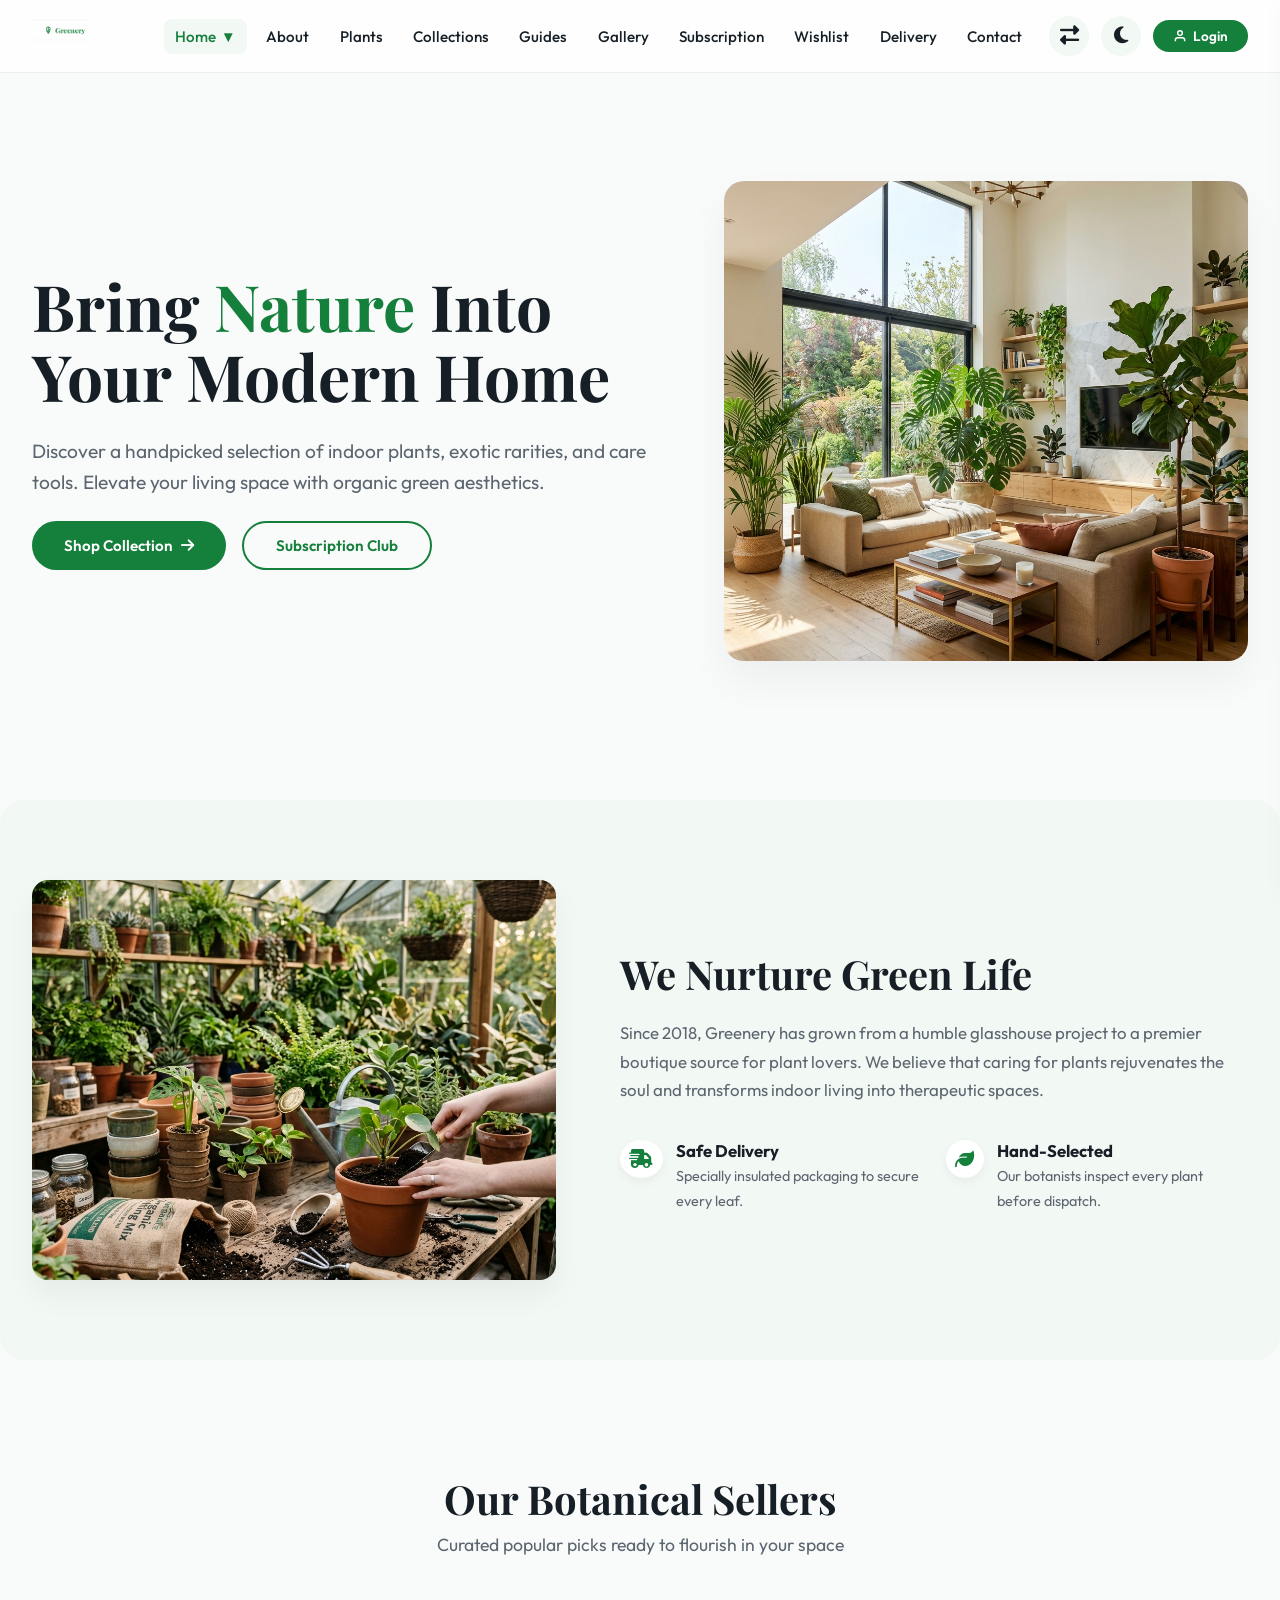
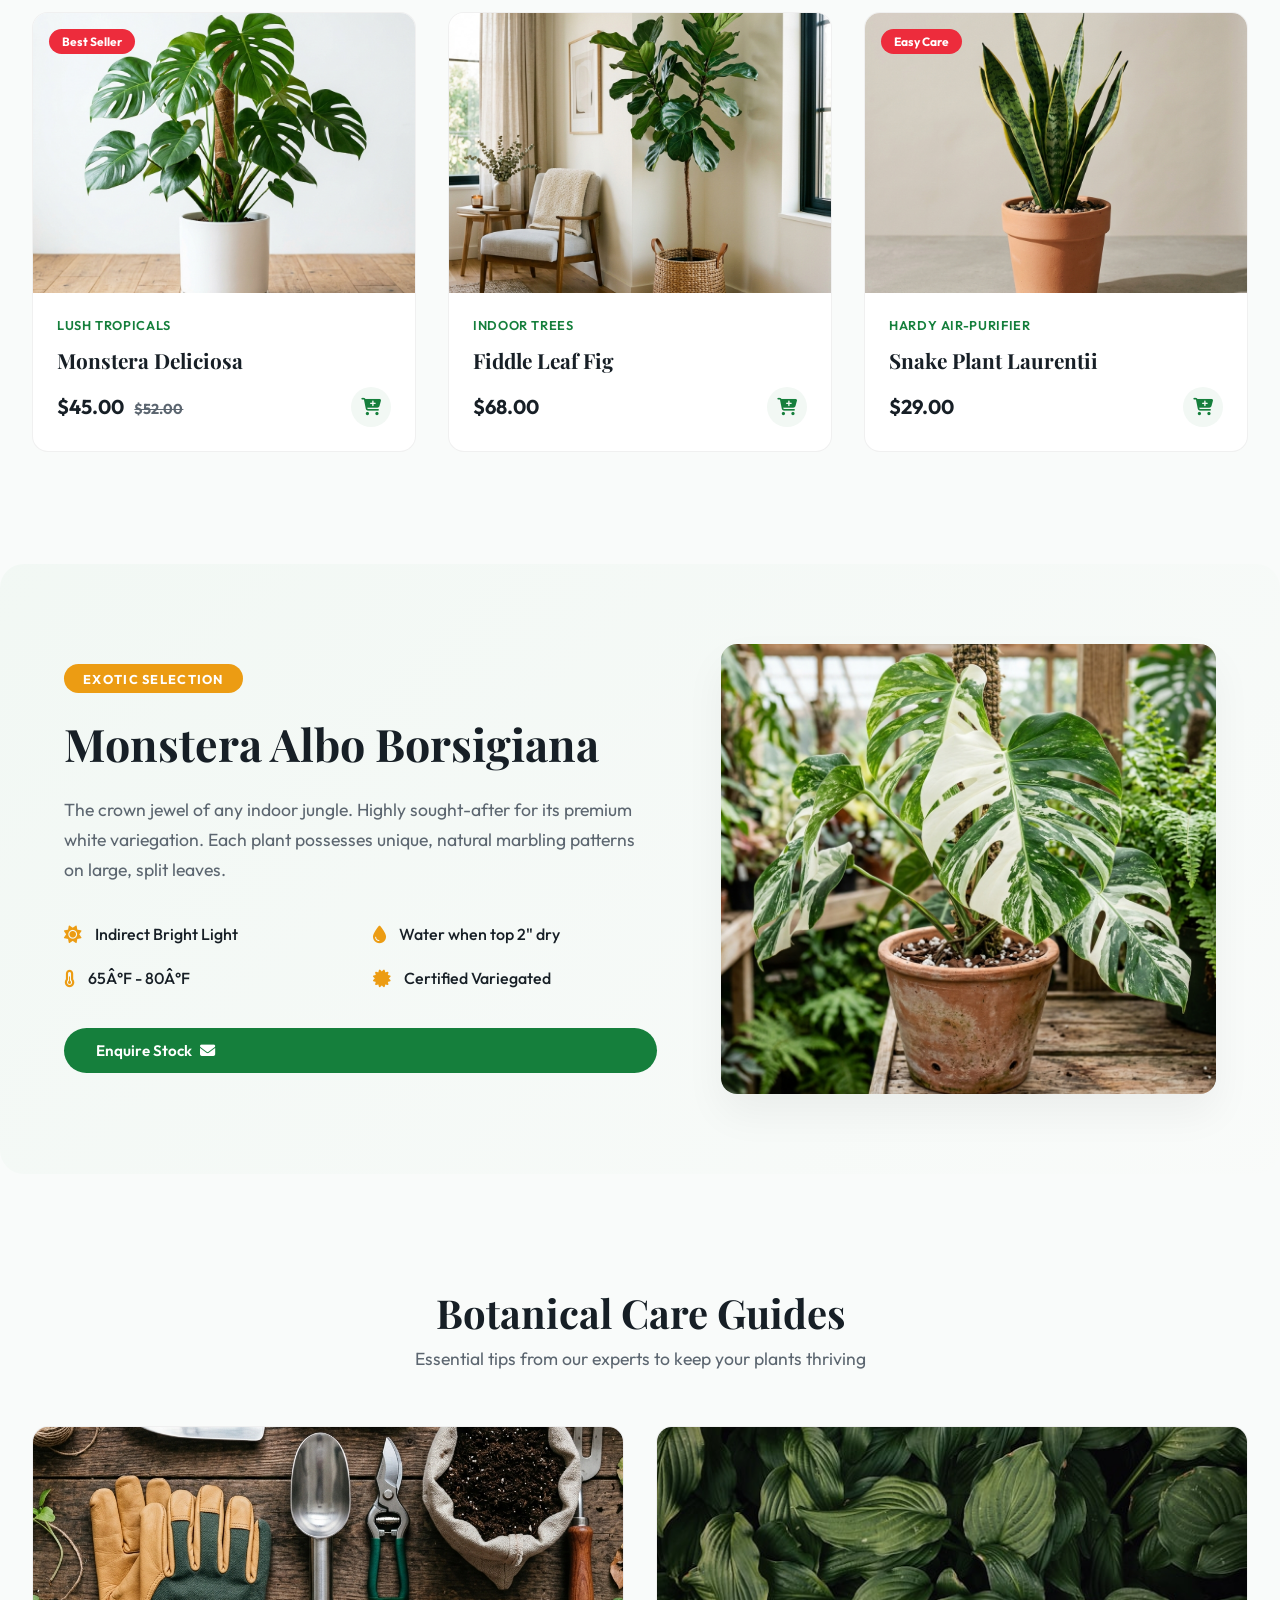
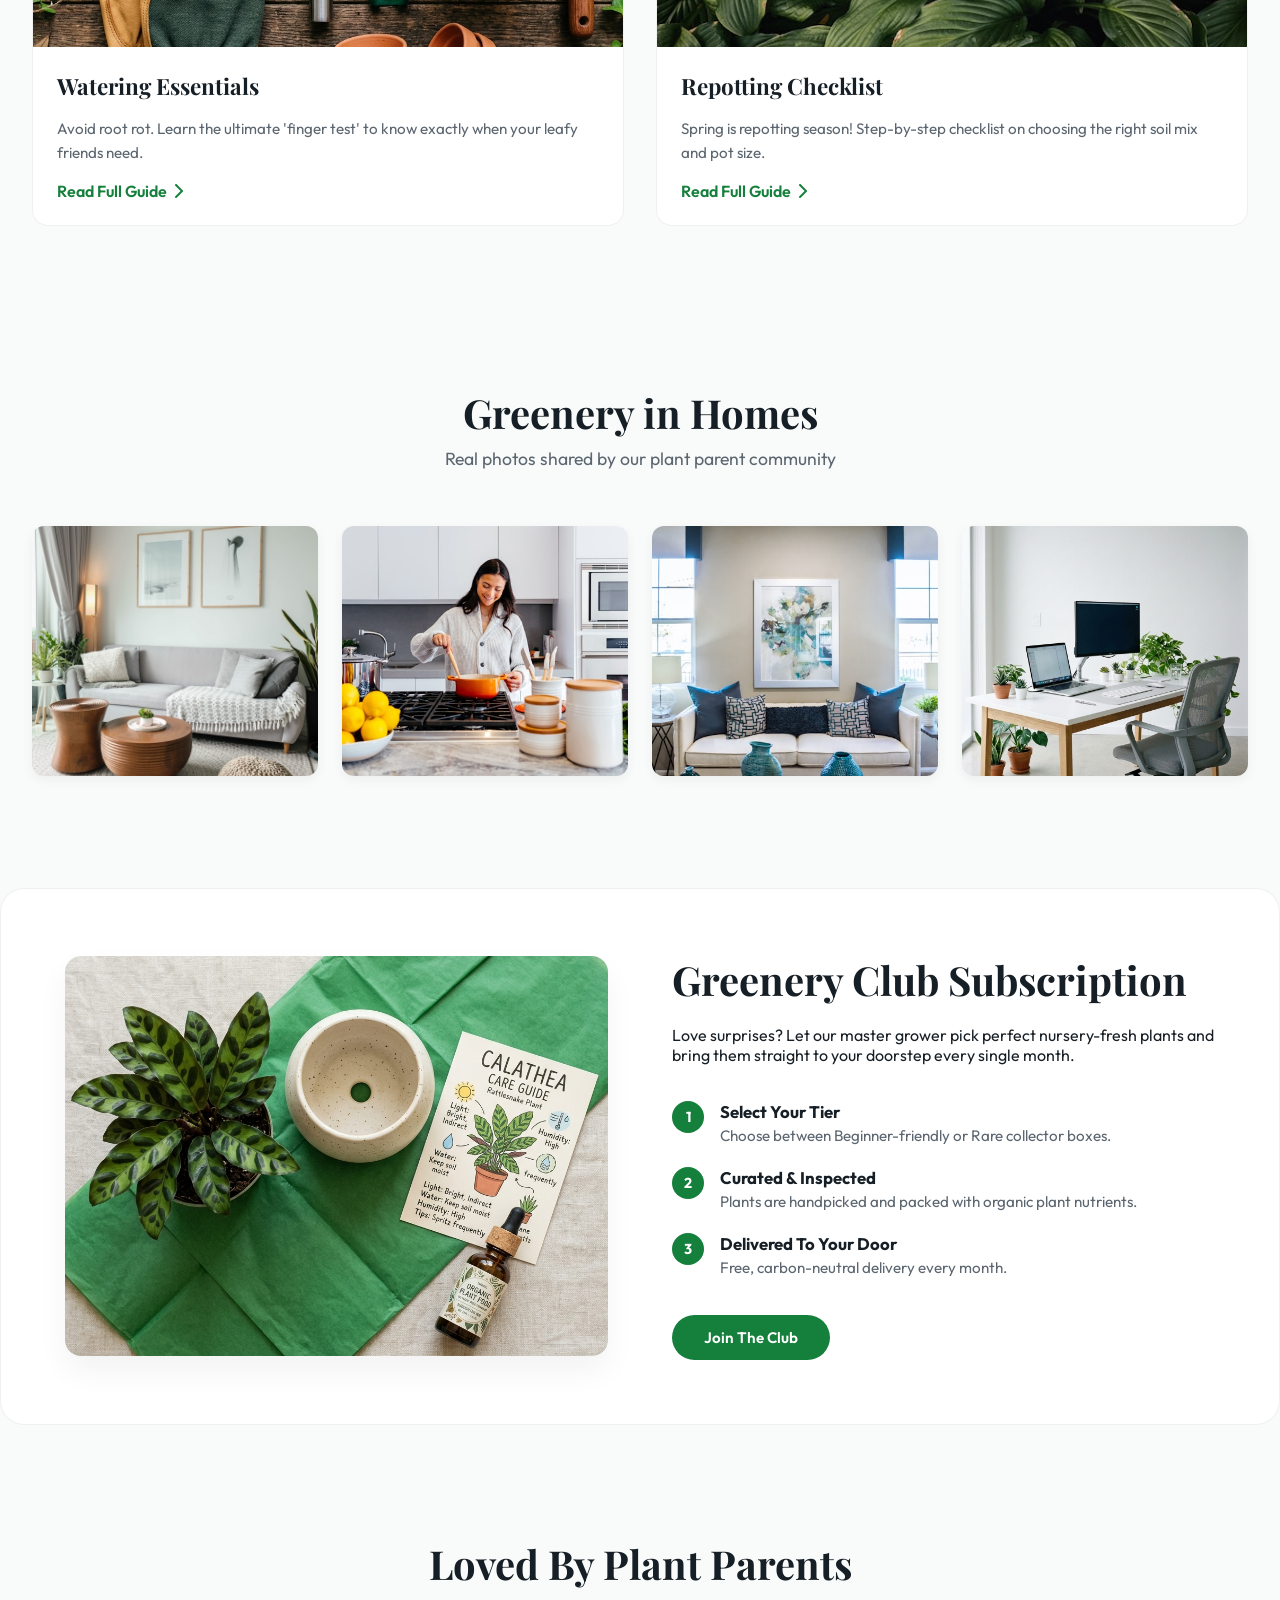
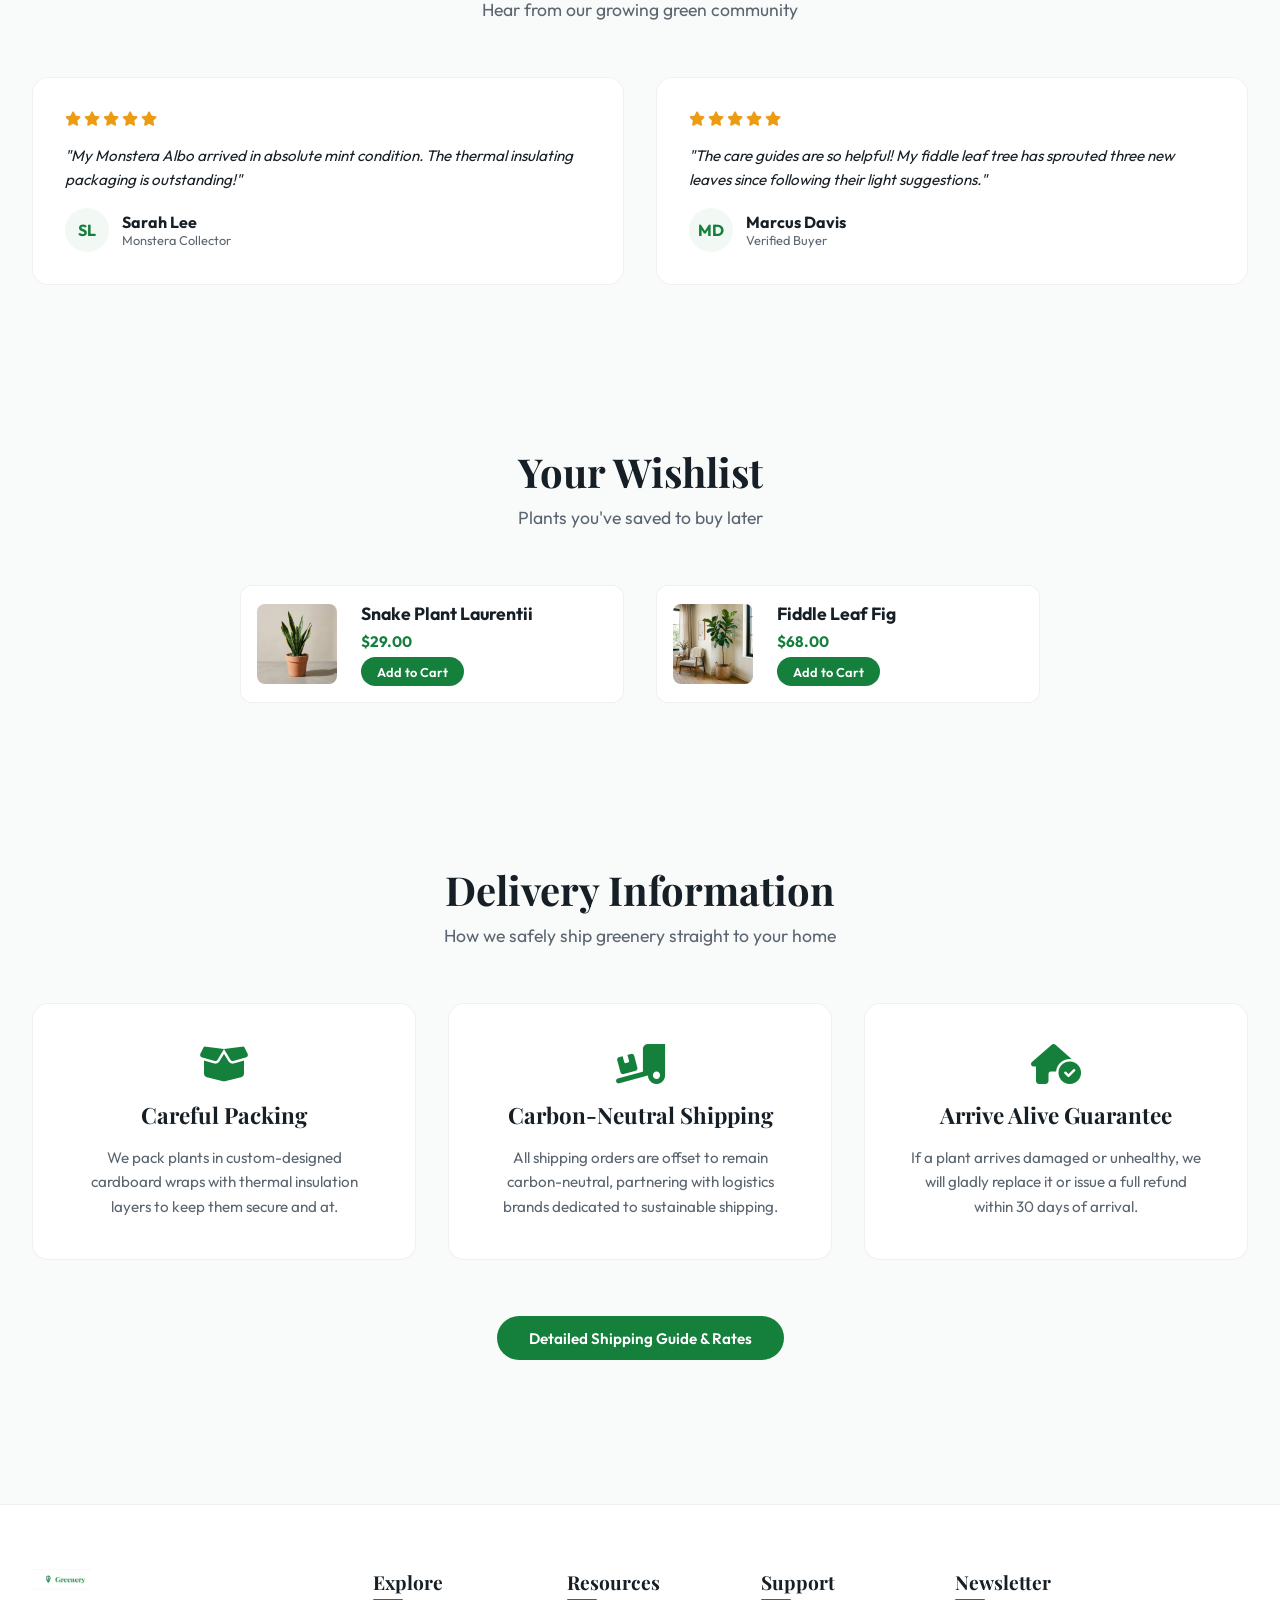
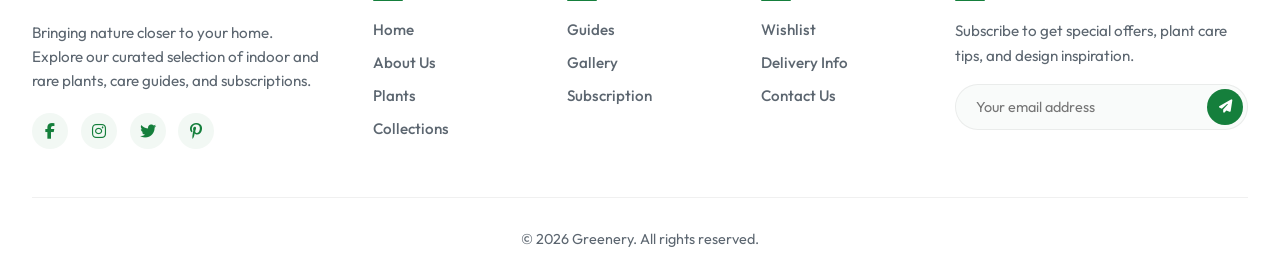
==== commit 354a0a93: "first commit" ====
--- a/index.html
+++ b/index.html
@@ -1,4 +1,4 @@
-﻿<!DOCTYPE html>
+<!DOCTYPE html>
 <html lang="en" data-theme="light" dir="ltr">
 <head>
   <link rel="icon" type="image/svg+xml" href="favicon.svg">
@@ -132,15 +132,17 @@
       justify-self: start;
     }
 
-    .logo svg {
-      width: 32px;
+    .logo svg, .logo-img {
       height: 32px;
-      fill: currentColor;
+      width: auto;
       transition: transform var(--transition-speed) ease;
     }
 
-    .logo:hover svg {
+    .logo:hover svg, .logo:hover .logo-img {
       transform: rotate(-10deg) scale(1.1);
+    }
+    html[data-theme="dark"] .logo-img {
+      filter: brightness(1.8) saturate(1.2);
     }
 
     /* Nav Menu Desktop - Centered Column */
@@ -390,32 +392,6 @@
     .mobile-nav-link:hover {
       background: var(--primary-light);
       color: var(--primary);
-    }
-
-    .mobile-dropdown-btn {
-      background: none;
-      border: none;
-      font-size: 0.75rem;
-      transition: transform var(--transition-speed) ease;
-    }
-
-    .mobile-dropdown-btn.active {
-      transform: rotate(180deg);
-    }
-
-    .mobile-dropdown-menu {
-      max-height: 0;
-      overflow: hidden;
-      padding-inline-start: 1rem;
-      transition: max-height 0.3s ease-out;
-      display: flex;
-      flex-direction: column;
-      gap: 0.5rem;
-      margin-top: 0.25rem;
-    }
-
-    .mobile-dropdown-menu.open {
-      max-height: 200px;
     }
 
     /* Mobile Utilities inside drawer */
@@ -1578,15 +1554,7 @@
   <header id="appHeader" class="app-header">
     <div class="navbar">
       <!-- Logo (Column 1 - Left) -->
-      <a href="index.html" class="logo">
-        <svg viewBox="0 0 24 24" xmlns="http://www.w3.org/2000/svg">
-          <path d="M17 8C17 12 13 21 12 21C11 21 7 12 7 8C7 5.23858 9.23858 3 12 3C14.7614 3 17 5.23858 17 8Z" stroke-width="2" stroke="currentColor" fill="none" stroke-linecap="round" stroke-linejoin="round"/>
-          <path d="M12 3V21" stroke-width="2" stroke="currentColor" fill="none" stroke-linecap="round" stroke-linejoin="round"/>
-          <path d="M12 11C13.5 10 15 10.5 16.5 10" stroke-width="2" stroke="currentColor" fill="none" stroke-linecap="round" stroke-linejoin="round"/>
-          <path d="M12 15C10.5 14 9 14.5 7.5 14" stroke-width="2" stroke="currentColor" fill="none" stroke-linecap="round" stroke-linejoin="round"/>
-        </svg>
-        Greenery
-      </a>
+      <a href="index.html" class="logo"><img src="images/logo.png" alt="Greenery" class="logo-img"></a>
 
       <!-- Desktop Navigation Menu (Column 2 - Exactly Centered) -->
       <nav class="nav-menu" aria-label="Main Navigation">
@@ -1603,11 +1571,11 @@
           </li>
           <li class="nav-item"><a href="about.html" class="nav-link">About</a></li>
           <li class="nav-item"><a href="plants.html" class="nav-link">Plants</a></li>
-          <li class="nav-item"><a href="collections.html" class="nav-link"> Collections</a></li>
-          <li class="nav-item"><a href="guides.html" class="nav-link"> Guides</a></li>
+          <li class="nav-item"><a href="collections.html" class="nav-link">Collections</a></li>
+          <li class="nav-item"><a href="guides.html" class="nav-link">Guides</a></li>
           <li class="nav-item"><a href="gallery.html" class="nav-link">Gallery</a></li>
-          <li class="nav-item"><a href="subscription.html" class="nav-link"> Subscription</a></li>
-          <li class="nav-item"><a href="wishlist.html" class="nav-link"> Wishlist</a></li>
+          <li class="nav-item"><a href="subscription.html" class="nav-link">Subscription</a></li>
+          <li class="nav-item"><a href="wishlist.html" class="nav-link">Wishlist</a></li>
           <li class="nav-item"><a href="delivery.html" class="nav-link">Delivery</a></li>
           <li class="nav-item"><a href="contact.html" class="nav-link">Contact</a></li>
         </ul>
@@ -1646,13 +1614,7 @@
   <!-- Mobile Slide-out Drawer -->
   <div id="mobileDrawer" class="mobile-drawer" aria-modal="true" role="dialog">
     <div class="drawer-header">
-      <a href="index.html" class="logo">
-        <svg viewBox="0 0 24 24" xmlns="http://www.w3.org/2000/svg" style="width: 28px; height: 28px; fill: currentColor;">
-          <path d="M17 8C17 12 13 21 12 21C11 21 7 12 7 8C7 5.23858 9.23858 3 12 3C14.7614 3 17 5.23858 17 8Z" stroke-width="2" stroke="currentColor" fill="none"/>
-          <path d="M12 3V21" stroke-width="2" stroke="currentColor"/>
-        </svg>
-        Greenery
-      </a>
+      <a href="index.html" class="logo"><img src="images/logo.png" alt="Greenery" class="logo-img" style="height: 28px;"></a>
       <button id="drawerClose" class="drawer-close" aria-label="Close Navigation Drawer">
         &times;
       </button>
@@ -1671,11 +1633,11 @@
       </div>
       <div class="mobile-nav-item"><a href="about.html" class="mobile-nav-link">About Us</a></div>
       <div class="mobile-nav-item"><a href="plants.html" class="mobile-nav-link">Plants</a></div>
-      <div class="mobile-nav-item"><a href="collections.html" class="mobile-nav-link"> Collections</a></div>
-      <div class="mobile-nav-item"><a href="guides.html" class="mobile-nav-link"> Guides</a></div>
+      <div class="mobile-nav-item"><a href="collections.html" class="mobile-nav-link">Collections</a></div>
+      <div class="mobile-nav-item"><a href="guides.html" class="mobile-nav-link">Guides</a></div>
       <div class="mobile-nav-item"><a href="gallery.html" class="mobile-nav-link">Gallery</a></div>
-      <div class="mobile-nav-item"><a href="subscription.html" class="mobile-nav-link">Subscription </a></div>
-      <div class="mobile-nav-item"><a href="wishlist.html" class="mobile-nav-link"> Wishlist </a></div>
+      <div class="mobile-nav-item"><a href="subscription.html" class="mobile-nav-link">Subscription</a></div>
+      <div class="mobile-nav-item"><a href="wishlist.html" class="mobile-nav-link">Wishlist</a></div>
       <div class="mobile-nav-item"><a href="delivery.html" class="mobile-nav-link">Delivery</a></div>
       <div class="mobile-nav-item"><a href="contact.html" class="mobile-nav-link">Contact</a></div>
     </nav>
@@ -1826,7 +1788,7 @@
       <div class="guides-grid">
         <div class="guide-card">
           <div class="guide-image-wrapper">
-            <img src="./images/plant_care_guide.png" alt="Plant care flat lay tools">
+            <img src="./images/contact_gardening_tools.png" alt="Plant care flat lay tools">
           </div>
           <div class="guide-info">
             <h3>Watering Essentials</h3>
@@ -1836,7 +1798,7 @@
         </div>
         <div class="guide-card">
           <div class="guide-image-wrapper">
-            <img src="./images/self_watering_pot.png" alt="Potting soil and tools">
+            <img src="./images/gallery_terrarium.png" alt="Potting soil and tools">
           </div>
           <div class="guide-info">
             <h3>Repotting Checklist</h3>
@@ -1855,16 +1817,16 @@
       </div>
       <div class="gallery-grid">
         <div class="gallery-item">
-          <img src="./images/hero_plants.png" alt="Monstera in modern living room">
+          <img src="./images/gallery_home_livingroom.png" alt="Monstera in modern living room">
         </div>
         <div class="gallery-item">
-          <img src="./images/about_plants.png" alt="Greenhouse potting station">
+          <img src="./images/gallery_home_kitchen.png" alt="Greenhouse potting station">
         </div>
         <div class="gallery-item">
-          <img src="./images/rare_albo_plant.png" alt="Variegated albo leaf detail">
+          <img src="./images/gallery_home_bedroom.png" alt="Variegated albo leaf detail">
         </div>
         <div class="gallery-item">
-          <img src="./images/fiddle_leaf_fig.png" alt="Fiddle leaf fig in cozy corner">
+          <img src="./images/gallery_slide_workspace_green.png" alt="Fiddle leaf fig in cozy corner">
         </div>
       </div>
     </section>
@@ -1872,7 +1834,7 @@
     <!-- 6. Subscription Club Section -->
     <section id="club" class="club-section">
       <div class="club-image-wrapper">
-        <img src="./images/subscription_box.png" alt="Greenery plant subscription package box">
+        <img src="./images/sub_box_contents.png" alt="Greenery plant subscription package box">
       </div>
       <div class="club-content">
         <h2>Greenery Club Subscription</h2>
@@ -2013,15 +1975,7 @@
     <div class="footer-container">
       <!-- Footer Info Column -->
       <div class="footer-info">
-        <a href="index.html" class="logo">
-          <svg viewBox="0 0 24 24" xmlns="http://www.w3.org/2000/svg">
-            <path d="M17 8C17 12 13 21 12 21C11 21 7 12 7 8C7 5.23858 9.23858 3 12 3C14.7614 3 17 5.23858 17 8Z" stroke-width="2" stroke="currentColor" fill="none" stroke-linecap="round" stroke-linejoin="round"/>
-            <path d="M12 3V21" stroke-width="2" stroke="currentColor" fill="none" stroke-linecap="round" stroke-linejoin="round"/>
-            <path d="M12 11C13.5 10 15 10.5 16.5 10" stroke-width="2" stroke="currentColor" fill="none" stroke-linecap="round" stroke-linejoin="round"/>
-            <path d="M12 15C10.5 14 9 14.5 7.5 14" stroke-width="2" stroke="currentColor" fill="none" stroke-linecap="round" stroke-linejoin="round"/>
-          </svg>
-          Greenery
-        </a>
+        <a href="index.html" class="logo"><img src="images/logo.png" alt="Greenery" class="logo-img"></a>
         <p class="footer-description">Bringing nature closer to your home. Explore our curated selection of indoor and rare plants, care guides, and subscriptions.</p>
         <div class="social-links">
           <a href="#" class="social-icon" aria-label="Facebook"><i class="fa-brands fa-facebook-f"></i></a>
--- a/responsive.css
+++ b/responsive.css
@@ -601,5 +601,48 @@
   text-align: right !important;
 }
 
-
-
+/* ==========================================================================
+   Mobile Dropdown Menu Navigation (Shared/Centralized Styles)
+   ========================================================================== */
+.mobile-dropdown-btn {
+  background: none;
+  border: none;
+  font-size: 0.75rem;
+  transition: transform var(--transition-speed, 0.3s) ease;
+  cursor: pointer;
+}
+
+.mobile-dropdown-btn.active,
+.mobile-nav-link.active .mobile-dropdown-btn {
+  transform: rotate(180deg);
+}
+
+.mobile-dropdown-menu {
+  max-height: 0;
+  overflow: hidden;
+  display: flex;
+  flex-direction: column;
+  gap: 0.25rem;
+  padding-inline-start: 1.5rem;
+  border-left: 2px solid var(--primary-light);
+  margin-left: 1.2rem;
+  transition: max-height 0.3s ease-out, padding 0.3s ease-out;
+}
+
+html[dir="rtl"] .mobile-dropdown-menu {
+  border-left: none;
+  border-right: 2px solid var(--primary-light);
+  margin-left: 0;
+  margin-right: 1.2rem;
+  padding-inline-start: 0;
+  padding-inline-end: 1.5rem;
+}
+
+.mobile-dropdown-menu.open {
+  max-height: 200px;
+  padding-block: 0.5rem;
+}
+
+
+
+
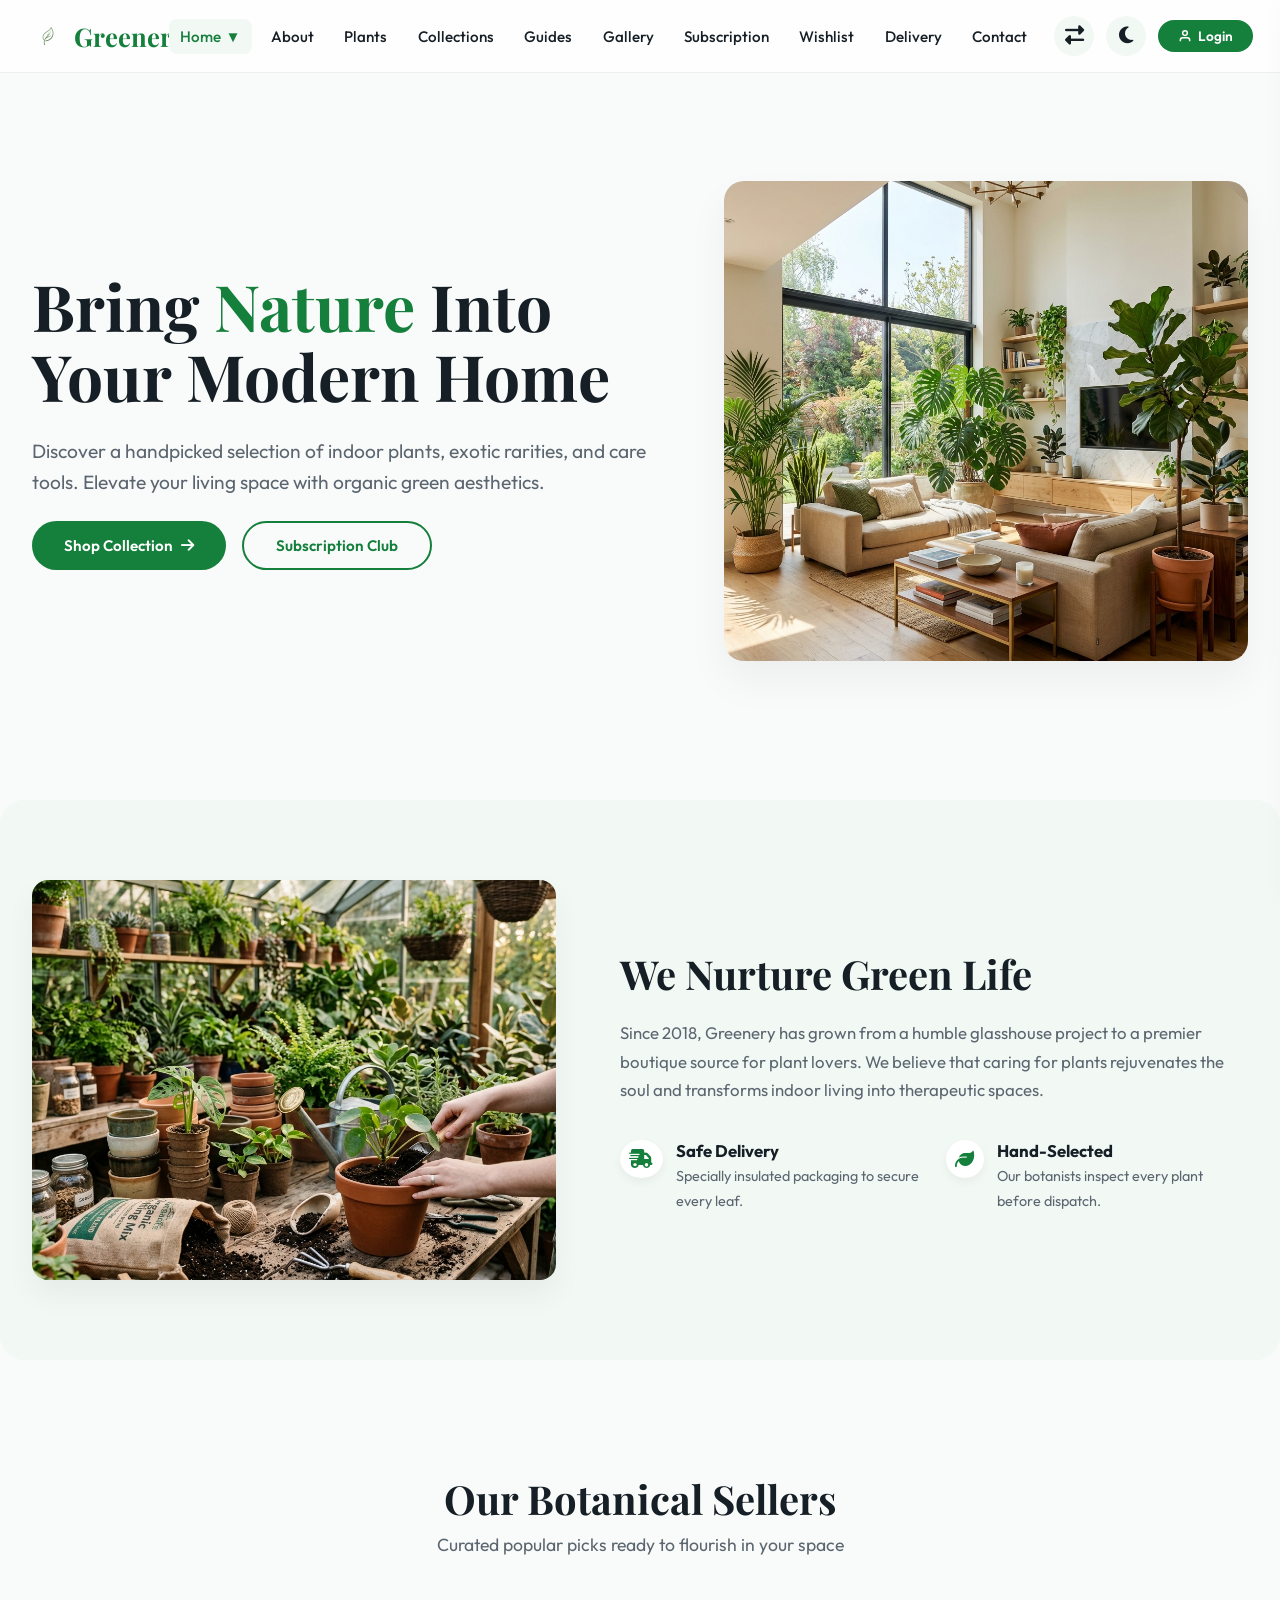
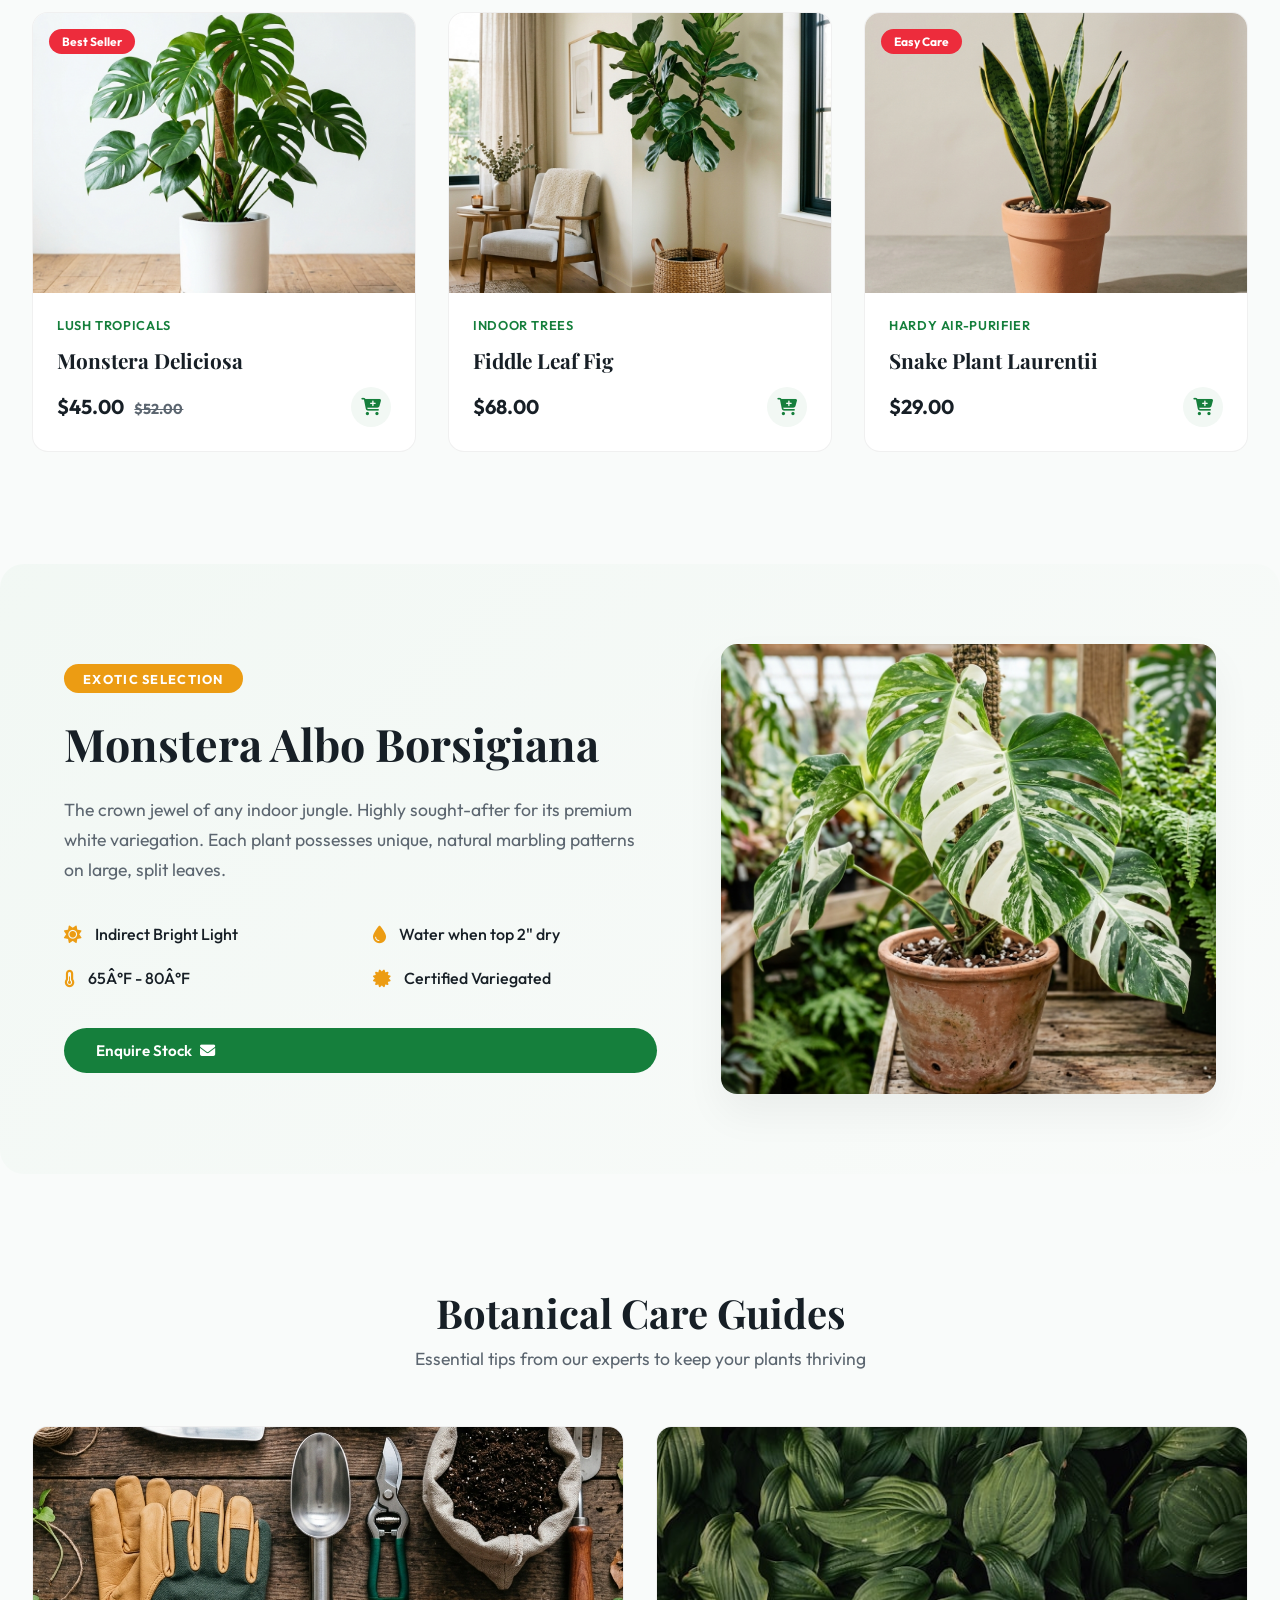
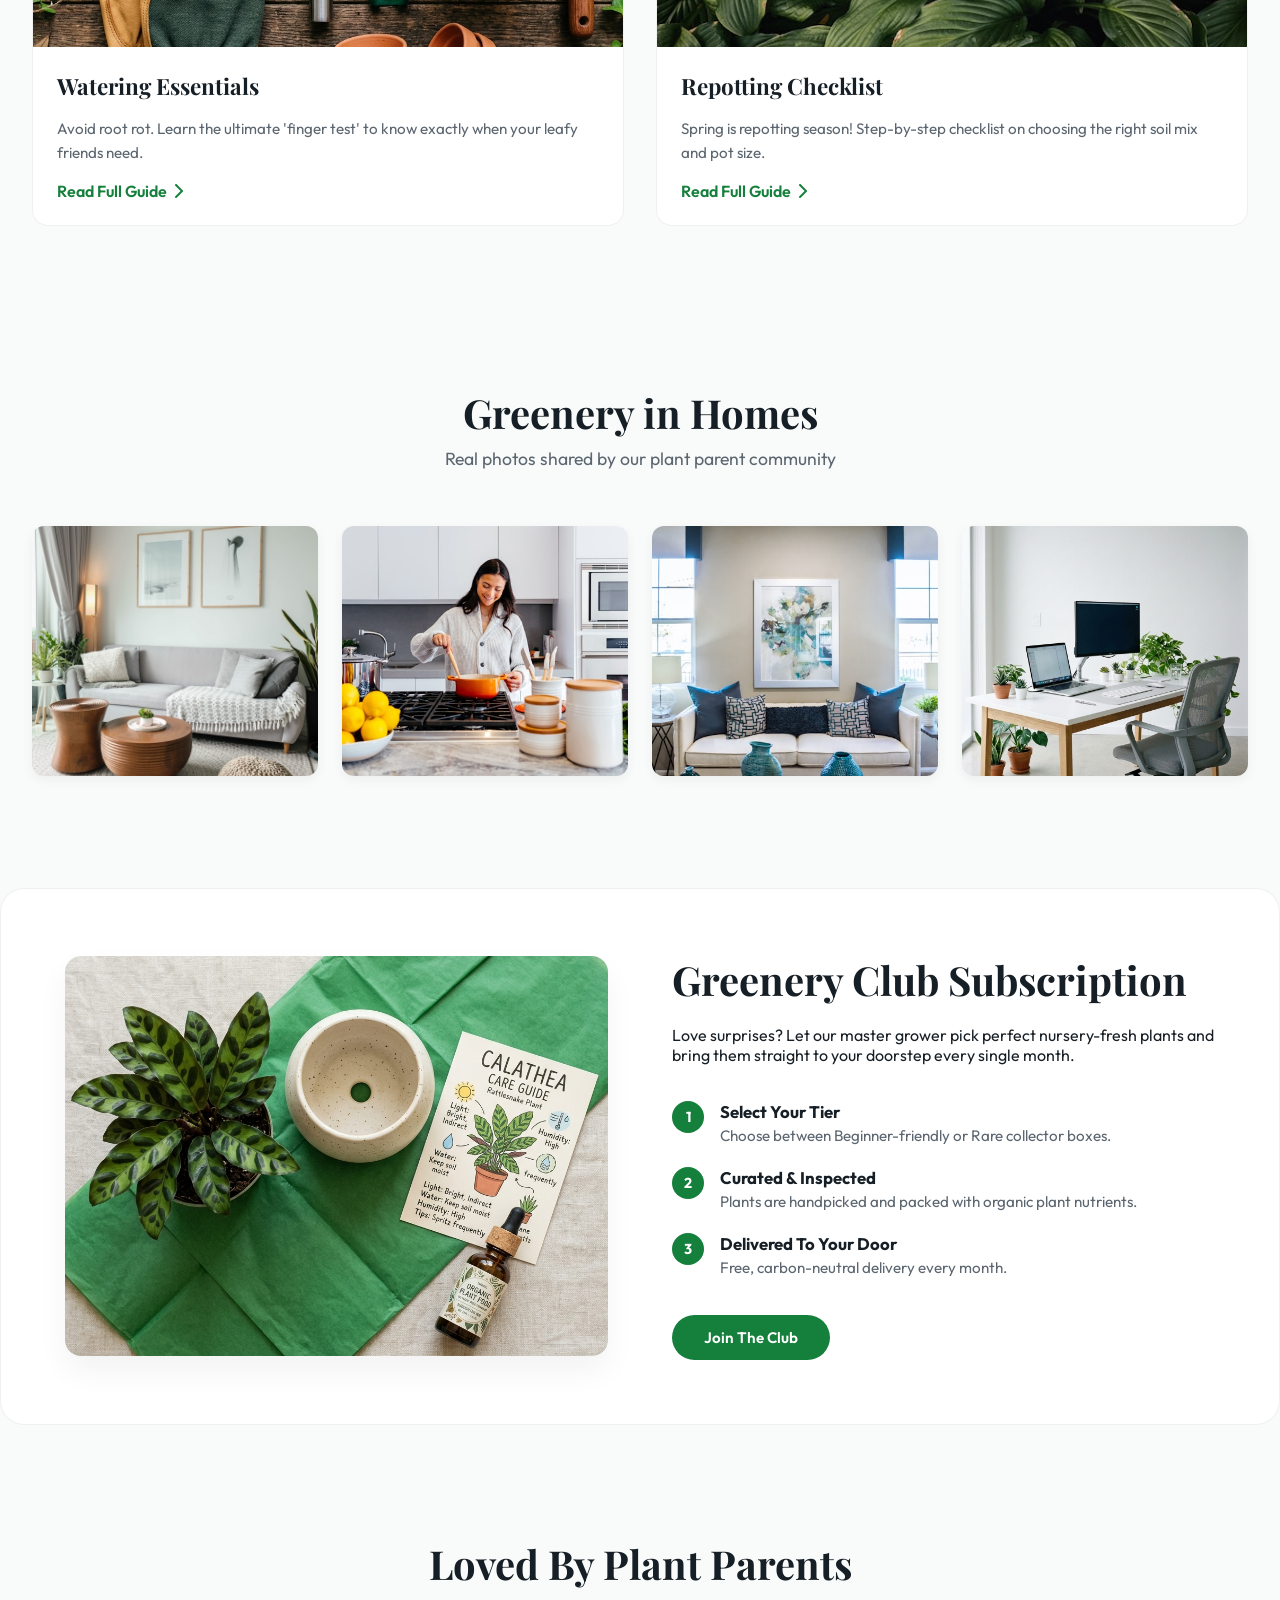
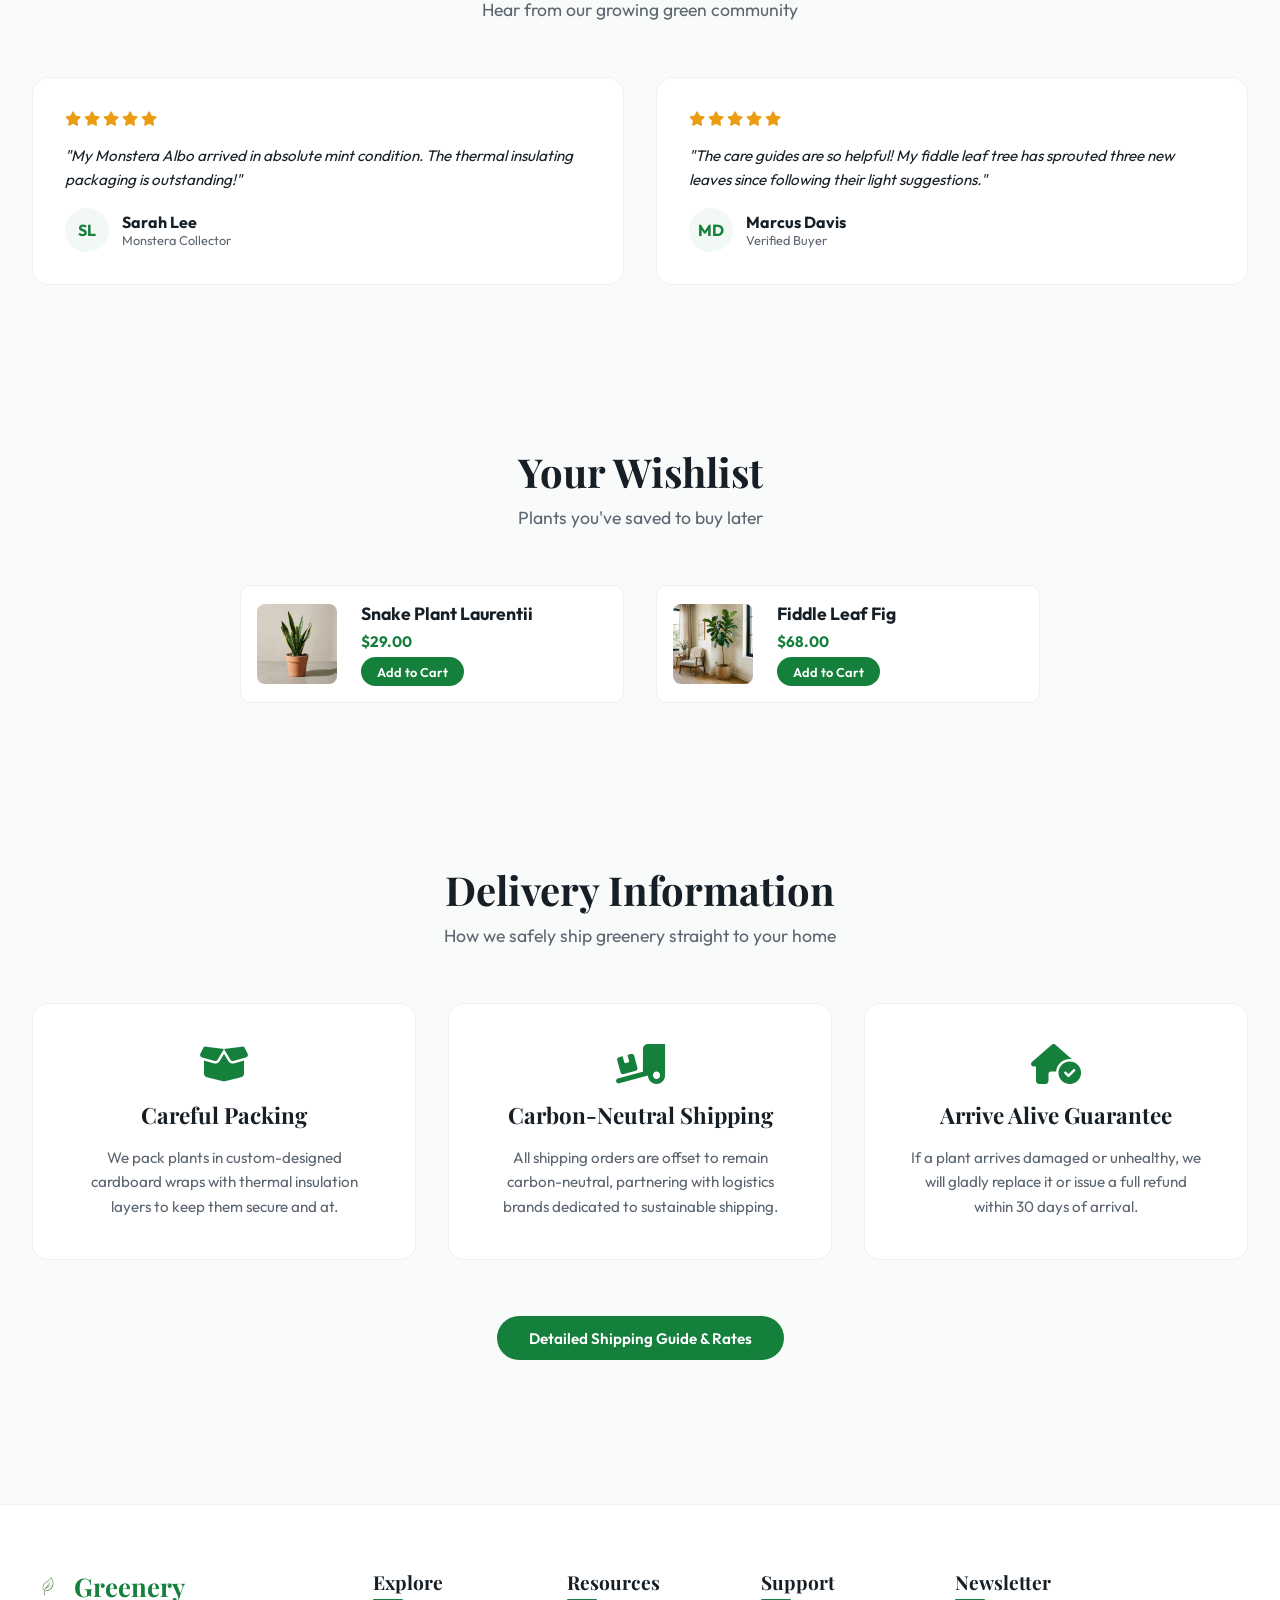
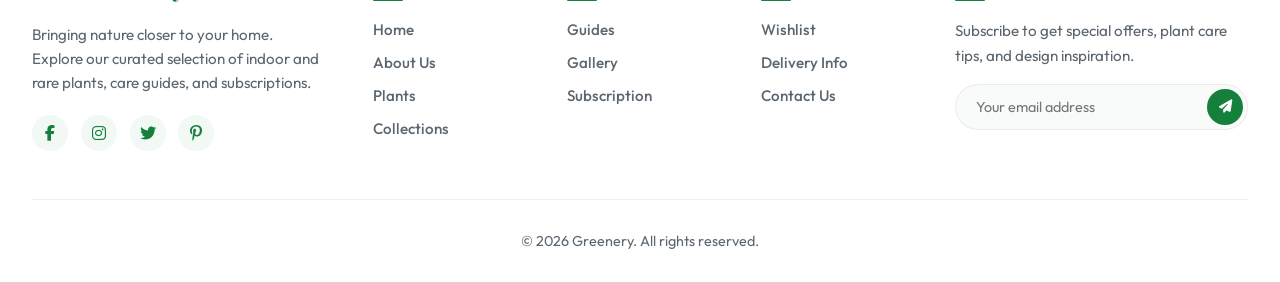
==== commit fd61dadf: "first commit" ====
--- a/index.html
+++ b/index.html
@@ -1554,7 +1554,7 @@
   <header id="appHeader" class="app-header">
     <div class="navbar">
       <!-- Logo (Column 1 - Left) -->
-      <a href="index.html" class="logo"><img src="images/logo.png" alt="Greenery" class="logo-img"></a>
+      <a href="index.html" class="logo"><img src="images/logo.png" alt="Greenery" class="logo-img">Greenery</a>
 
       <!-- Desktop Navigation Menu (Column 2 - Exactly Centered) -->
       <nav class="nav-menu" aria-label="Main Navigation">
@@ -1614,7 +1614,7 @@
   <!-- Mobile Slide-out Drawer -->
   <div id="mobileDrawer" class="mobile-drawer" aria-modal="true" role="dialog">
     <div class="drawer-header">
-      <a href="index.html" class="logo"><img src="images/logo.png" alt="Greenery" class="logo-img" style="height: 28px;"></a>
+      <a href="index.html" class="logo"><img src="images/logo.png" alt="Greenery" class="logo-img" style="height: 28px;">Greenery</a>
       <button id="drawerClose" class="drawer-close" aria-label="Close Navigation Drawer">
         &times;
       </button>
@@ -1975,7 +1975,7 @@
     <div class="footer-container">
       <!-- Footer Info Column -->
       <div class="footer-info">
-        <a href="index.html" class="logo"><img src="images/logo.png" alt="Greenery" class="logo-img"></a>
+        <a href="index.html" class="logo"><img src="images/logo.png" alt="Greenery" class="logo-img">Greenery</a>
         <p class="footer-description">Bringing nature closer to your home. Explore our curated selection of indoor and rare plants, care guides, and subscriptions.</p>
         <div class="social-links">
           <a href="#" class="social-icon" aria-label="Facebook"><i class="fa-brands fa-facebook-f"></i></a>
